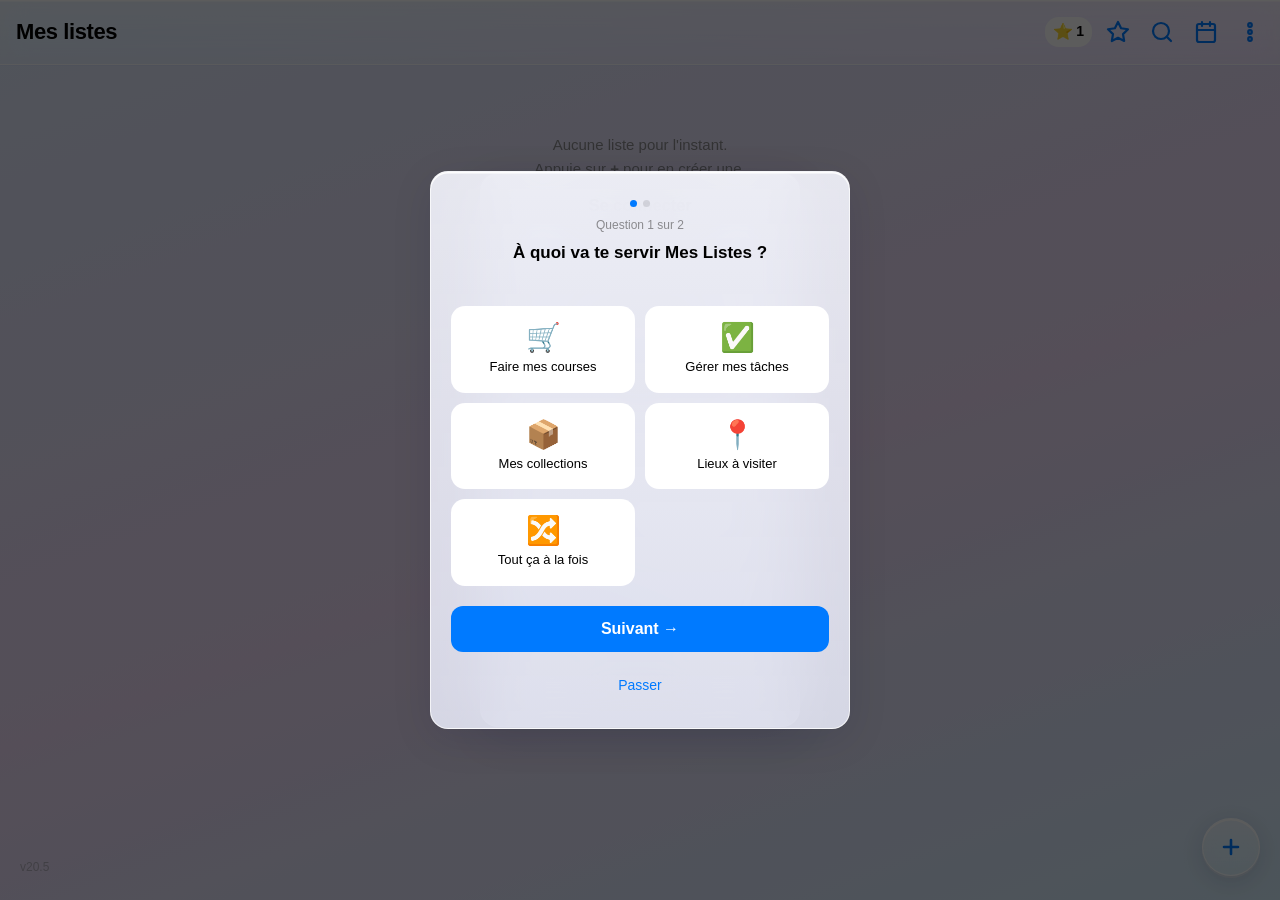
==== index.html @ d1f0ed09 "feat : quantité + unité sur les articles — saisie manuelle, IA et photo v20.6 Co-Authored-By: Claude" ====
<!DOCTYPE html>
<html lang="fr">
<head>
<meta charset="utf-8">
<meta name="viewport" content="width=device-width, initial-scale=1, maximum-scale=1, viewport-fit=cover">
<title>Mes Listes</title>

<link rel="manifest" href="manifest.json">
<meta name="theme-color" content="#f2f2f7" id="meta-theme">

<meta name="apple-mobile-web-app-capable" content="yes">
<meta name="apple-mobile-web-app-status-bar-style" content="default">
<meta name="apple-mobile-web-app-title" content="Mes Listes">
<link rel="apple-touch-icon" href="icons/icon-180.png">
<link rel="icon" href="icons/icon-192.png">

<!-- Le numéro de version dans l'adresse lie chaque page à ses propres scripts.
     Sans lui, une page fraîchement téléchargée pouvait s'exécuter avec un
     `app.js` encore en cache : les identifiants ne correspondaient plus, le
     script s'arrêtait sur la première référence introuvable, et l'app restait
     à moitié morte sans rien afficher. -->
<link rel="stylesheet" href="styles.css?v20.6">

<!-- Le thème est posé avant le premier rendu : appliqué depuis app.js, l'écran
     apparaîtrait un instant dans les mauvaises couleurs. -->
<script>
  try {
    var reglages = JSON.parse(localStorage.getItem('meslistes.v1') || '{}');
    // L'apparence est un réglage de compte. Firebase n'a pas encore répondu à
    // cet instant : on se fie à la trace laissée par la dernière session.
    var compte = !!localStorage.getItem('meslistes.compte');
    var choix = (compte && reglages.theme) || 'auto';
    if (choix === 'auto') {
      choix = matchMedia('(prefers-color-scheme: dark)').matches ? 'dark' : 'light';
    }
    document.documentElement.dataset.theme = choix;
    if (compte && reglages.accent) {
      document.documentElement.style.setProperty('--accent', reglages.accent);
    }
    document.querySelector('#meta-theme').content = choix === 'dark' ? '#000000' : '#f2f2f7';
  } catch (e) {}
</script>
</head>
<body>

<!-- ========== ÉCRAN 1 : LES LISTES ========== -->
<section id="screen-home" class="screen is-active">
  <header class="topbar">
    <h1>Mes listes</h1>
    <span class="streak-badge" id="streak-display" data-count="0">
      <span class="streak-star">⭐</span><span class="streak-count">0</span>
    </span>
    <div class="topbar-actions">
      <button class="icon-btn" id="btn-favoris" aria-label="Favoris">
        <svg viewBox="0 0 24 24"><path d="M12 2l3.09 6.26L22 9.27l-5 4.87 1.18 6.88L12 17.77l-6.18 3.25L7 14.14 2 9.27l6.91-1.01L12 2z"/></svg>
      </button>
      <button class="icon-btn" id="btn-search" aria-label="Rechercher">
        <svg viewBox="0 0 24 24"><circle cx="11" cy="11" r="8"/><path d="m21 21-4.35-4.35"/></svg>
      </button>
      <button class="icon-btn" id="btn-avenir" aria-label="À venir">
        <svg viewBox="0 0 24 24"><rect x="3" y="4" width="18" height="18" rx="2"/><path d="M16 2v4M8 2v4M3 10h18"/></svg>
      </button>
      <button class="icon-btn" id="btn-settings" aria-label="Réglages">
        <svg viewBox="0 0 24 24"><circle cx="12" cy="5" r="1.8"/><circle cx="12" cy="12" r="1.8"/><circle cx="12" cy="19" r="1.8"/></svg>
      </button>
    </div>
  </header>

  <div class="search-bar" id="search-bar" hidden>
    <svg class="search-icon" viewBox="0 0 24 24"><circle cx="11" cy="11" r="8"/><path d="m21 21-4.35-4.35"/></svg>
    <input type="search" id="search-input" placeholder="Rechercher listes et articles…" autocomplete="off" autocorrect="off">
    <button class="icon-btn" id="search-close" aria-label="Annuler">×</button>
  </div>

  <!-- Annonce non bloquante : un avis posé par un admin. L'overlay bloquant, lui,
       est en fin de page pour couvrir tout l'écran. -->
  <div class="annonce-banner" id="annonce-banner" hidden>
    <!-- Mode ticker : texte défilant de droite à gauche -->
    <div class="annonce-ticker" id="annonce-ticker" hidden>
      <span class="annonce-ticker-texte" id="annonce-ticker-texte"></span>
    </div>
    <!-- Mode carte : contenu statique avec image possible -->
    <div class="annonce-banner-corps" id="annonce-banner-corps">
      <img class="annonce-vignette" id="annonce-b-image" alt="" hidden>
      <div class="annonce-banner-texte">
        <strong id="annonce-b-titre" hidden></strong>
        <span id="annonce-b-message" hidden></span>
        <span class="annonce-signe" id="annonce-b-signe"></span>
        <span class="annonce-etat" id="annonce-b-etat"></span>
      </div>
    </div>
    <button type="button" class="link-btn" id="annonce-b-gerer" hidden>Gérer</button>
  </div>

  <div class="invite" id="sync-invite" hidden>
    <button class="notice-close" id="sync-invite-close" aria-label="Plus tard">×</button>
    <h2>Mets tes listes à l'abri</h2>
    <ul>
      <li>Les mêmes listes sur ton téléphone et ton ordinateur</li>
      <li>Rien de perdu si tu changes ou casses ton téléphone</li>
      <li>Plus de sauvegarde à penser : tout se fait tout seul</li>
      <li>Choisir le thème et la couleur de l'app</li>
    </ul>
    <p>L'app continue de marcher sans compte, et sans réseau.</p>
    <button type="button" class="modal-btn primary wide" id="sync-invite-go">Créer un compte</button>
  </div>

  <div class="notice" id="backup-notice" hidden>
    <span id="backup-notice-text"></span>
    <button class="link-btn" id="backup-notice-go">Sauvegarder</button>
    <button class="notice-close" id="backup-notice-close" aria-label="Masquer">×</button>
  </div>

  <ul class="invites" id="invites-recues"></ul>

  <main class="scroll">
    <ul id="lists" class="lists"></ul>

    <div id="empty-lists" class="empty">
      <p>
        Aucune liste pour l'instant.<br>
        Appuie sur <strong>+</strong> pour en créer une.
      </p>
      <button class="ghost-btn" id="btn-restore">Restaurer depuis Fichiers ou iCloud…</button>
    </div>

    <div class="annonce-vitrine" id="annonce-vitrine" hidden>
      <img class="annonce-vitrine-image" id="annonce-v-image" alt="" hidden>
      <p class="annonce-signe" id="annonce-v-signe"></p>
    </div>
  </main>

  <span class="version" id="app-version"></span>

  <button class="fab fab-left" id="btn-msgs" aria-label="Messages" hidden>
    <svg viewBox="0 0 24 24"><path d="M21 15a2 2 0 0 1-2 2H7l-4 4V5a2 2 0 0 1 2-2h14a2 2 0 0 1 2 2z"/></svg>
    <span class="fab-badge" id="msg-badge" hidden>0</span>
  </button>

  <button class="fab" id="btn-new-list" aria-label="Nouvelle liste">
    <svg viewBox="0 0 24 24"><path d="M12 5v14M5 12h14"/></svg>
  </button>
</section>

<!-- ========== ÉCRAN 2 : LES ARTICLES ========== -->
<section id="screen-list" class="screen">
  <header class="topbar">
    <button class="icon-btn" id="btn-back" aria-label="Retour">
      <svg viewBox="0 0 24 24"><path d="M15 5l-7 7 7 7"/></svg>
    </button>
    <h1 id="list-title">Liste</h1>
    <div id="presence-viewers" class="presence-viewers" hidden></div>
    <div class="topbar-actions">
      <button class="icon-btn" id="btn-list-menu" aria-label="Options de la liste">
        <svg viewBox="0 0 24 24"><circle cx="12" cy="5" r="1.8"/><circle cx="12" cy="12" r="1.8"/><circle cx="12" cy="19" r="1.8"/></svg>
      </button>
    </div>
  </header>

  <div class="subbar">
    <span class="subbar-left">
      <span class="list-type-label" id="list-type-label" hidden></span>
      <span id="list-progress">0 sur 0</span>
    </span>
    <span class="subbar-actions">
      <button class="link-btn" id="btn-ia">✨ Suggérer</button>
      <button class="link-btn" id="btn-localiser">🗺️ Localiser</button>
      <button class="link-btn" id="btn-ajouter-section" hidden>+ Section</button>
      <button class="link-btn" id="btn-trier-rayon">Par rayon</button>
      <button class="link-btn" id="btn-toggle-done">Masquer les cochés</button>
    </span>
  </div>

  <main class="scroll">
    <ul id="items" class="items"></ul>

    <p id="empty-items" class="empty">
      Cette liste est vide.<br>
      Ajoute un article ci-dessous, puis touche son nom pour choisir
      la quantité ou lui ajouter des variantes.
    </p>
  </main>

  <div class="liees-bar" id="liees-bar" hidden></div>

  <div class="autocomplete-list" id="autocomplete-list" hidden></div>

  <form class="composer" id="form-add-item">
    <input type="text" id="input-item" placeholder="Ajouter un article…"
           autocomplete="off" autocapitalize="sentences" enterkeyhint="done">
    <button type="submit" class="composer-btn" aria-label="Ajouter">
      <svg viewBox="0 0 24 24"><path d="M12 5v14M5 12h14"/></svg>
    </button>
  </form>
</section>

<!-- ========== ÉCRAN 3 : À VENIR ========== -->
<section id="screen-avenir" class="screen">
  <header class="topbar">
    <button class="icon-btn" id="btn-back-avenir" aria-label="Retour">
      <svg viewBox="0 0 24 24"><path d="M15 5l-7 7 7 7"/></svg>
    </button>
    <h1>À venir</h1>
  </header>
  <main class="scroll">
    <ul id="avenir-list" class="items"></ul>
    <p id="empty-avenir" class="empty" hidden>
      Aucun rappel programmé.<br>
      Ouvre un article et ajoute-lui une date.
    </p>
  </main>
</section>

<!-- ========== ÉCRAN : FAVORIS ========== -->
<section id="screen-favoris" class="screen">
  <header class="topbar">
    <button class="icon-btn" id="btn-back-favoris" aria-label="Retour">
      <svg viewBox="0 0 24 24"><path d="M15 5l-7 7 7 7"/></svg>
    </button>
    <h1>Favoris</h1>
    <div class="topbar-actions">
      <button class="icon-btn" id="btn-add-fav-item" aria-label="Ajouter un article">
        <svg viewBox="0 0 24 24"><path d="M12 5v14M5 12h14"/></svg>
      </button>
      <button class="icon-btn" id="btn-new-fav-list" aria-label="Nouvelle liste de favoris">
        <svg viewBox="0 0 24 24"><rect x="3" y="3" width="7" height="7" rx="1"/><rect x="14" y="3" width="7" height="7" rx="1"/><rect x="3" y="14" width="7" height="7" rx="1"/><path d="M17 17h4M19 15v4"/></svg>
      </button>
    </div>
  </header>
  <div class="fav-tabs">
    <button class="fav-tab is-active" id="tab-fav-items">⭐ Mes favoris</button>
    <button class="fav-tab" id="tab-fav-sugg">✨ Suggestions</button>
  </div>
  <main class="scroll">
    <div id="panel-fav-items">
      <div class="fav-sugg-header" id="fav-items-header" hidden>
        <span class="fav-sugg-intro">Mes articles et listes favoris :</span>
        <button class="link-btn fav-sugg-clear" id="btn-clear-fav">Tout retirer</button>
      </div>
      <ul id="fav-standalone" class="fav-list"></ul>
      <div id="fav-listes"></div>
      <p id="fav-empty" class="empty" hidden>Aucun favori pour l'instant.<br>Appuie sur ★ dans une liste pour en ajouter.</p>
    </div>
    <div id="panel-fav-sugg" hidden>
      <div class="fav-sugg-header" id="fav-sugg-header" hidden>
        <p class="fav-sugg-intro">Articles souvent utilisés dans tes listes :</p>
        <button class="link-btn fav-sugg-clear" id="btn-clear-sugg">Tout retirer</button>
      </div>
      <ul id="fav-sugg-list" class="fav-list"></ul>
      <p id="fav-sugg-empty" class="empty" hidden>Pas encore assez de données.<br>Utilise l'app quelques jours !</p>
    </div>
  </main>
</section>

<!-- ========== ÉCRAN 4 : MESSAGES ========== -->
<section id="screen-messages" class="screen">

  <!-- Vue 1 : liste des conversations -->
  <div class="msg-panel is-active" id="msg-list-view">
    <header class="topbar">
      <button class="icon-btn" id="btn-back-msgs" aria-label="Retour">
        <svg viewBox="0 0 24 24"><path d="M15 5l-7 7 7 7"/></svg>
      </button>
      <h1>Messages</h1>
      <div class="topbar-actions">
        <button class="icon-btn" id="btn-new-msg" aria-label="Nouvelle conversation">
          <svg viewBox="0 0 24 24"><path d="M12 5v14M5 12h14"/></svg>
        </button>
      </div>
    </header>
    <main class="scroll">
      <ul id="convs-list" class="conv-list"></ul>
      <p id="empty-msgs" class="empty" hidden>Aucune conversation.<br>Appuie sur <strong>+</strong> pour en démarrer une.</p>
    </main>
  </div>

  <!-- Vue 2 : choisir un ami -->
  <div class="msg-panel" id="msg-picker-view">
    <header class="topbar">
      <button class="icon-btn" id="btn-back-picker" aria-label="Retour">
        <svg viewBox="0 0 24 24"><path d="M15 5l-7 7 7 7"/></svg>
      </button>
      <h1>Choisir un ami</h1>
    </header>
    <main class="scroll">
      <ul id="picker-amis-list" class="conv-list"></ul>
      <p id="picker-empty" class="empty" hidden>Aucun ami. Ajoutes-en dans les paramètres.</p>
    </main>
  </div>

  <!-- Vue 3 : conversation individuelle -->
  <div class="msg-panel" id="msg-conv-view">
    <header class="topbar">
      <button class="icon-btn" id="btn-back-conv" aria-label="Retour">
        <svg viewBox="0 0 24 24"><path d="M15 5l-7 7 7 7"/></svg>
      </button>
      <div id="conv-header-avatar"></div>
      <h1 id="conv-title"></h1>
    </header>
    <main class="scroll" id="msg-bubbles-scroll">
      <ul id="msg-bubbles" class="bubbles"></ul>
      <p id="empty-bubbles" class="empty" hidden>Envoie le premier message 👋</p>
    </main>
    <form class="composer" id="form-msg">
      <input type="text" id="input-msg" placeholder="Message…"
             autocomplete="off" autocapitalize="sentences" enterkeyhint="send" maxlength="1000">
      <button type="submit" class="composer-btn" aria-label="Envoyer">
        <svg viewBox="0 0 24 24"><path d="M22 2L11 13M22 2L15 22l-4-9-9-4 20-7z"/></svg>
      </button>
    </form>
  </div>

</section>

<!-- ========== FEUILLE D'ACTIONS ========== -->
<div class="sheet-backdrop" id="sheet-backdrop" hidden>
  <div class="sheet" id="sheet" role="dialog" aria-modal="true">
    <div class="sheet-grabber"></div>
    <h2 class="sheet-title" id="sheet-title"></h2>
    <div id="sheet-body"></div>
    <button class="sheet-action sheet-cancel" id="sheet-cancel">Annuler</button>
  </div>
</div>

<!-- ========== BOÎTE DE SAISIE (nom d'une liste) ========== -->
<div class="modal-backdrop" id="modal-backdrop" hidden>
  <div class="modal" role="dialog" aria-modal="true">
    <h2 id="modal-title"></h2>
    <input type="text" id="modal-input" autocomplete="off" enterkeyhint="done">
    <div class="modal-buttons">
      <button class="modal-btn" id="modal-cancel">Annuler</button>
      <button class="modal-btn primary" id="modal-ok">OK</button>
    </div>
  </div>
</div>

<!-- ========== FICHE D'UN ARTICLE ========== -->
<div class="modal-backdrop" id="item-backdrop" hidden>
  <div class="modal modal-item" id="item-editor" role="dialog" aria-modal="true">
    <h2>Modifier l'article</h2>

    <div class="modal-scroll">
      <label class="modal-label" for="item-name">Article</label>
      <input type="text" id="item-name" autocomplete="off" enterkeyhint="done">

      <div id="item-qty-block">
        <label class="modal-label" for="item-qty">Quantité</label>
        <div class="stepper">
          <button type="button" class="step" data-step="-1" aria-label="Diminuer">−</button>
          <input type="text" id="item-qty" class="step-value" inputmode="numeric" aria-label="Quantité">
          <button type="button" class="step" data-step="1" aria-label="Augmenter">+</button>
        </div>
      </div>

      <label class="modal-label">Variantes</label>
      <ul class="variants-edit" id="item-variants"></ul>
      <button type="button" class="add-variant" id="btn-add-variant">+ Ajouter une variante</button>

      <label class="modal-label" for="item-deadline">Rappel</label>
      <input type="datetime-local" id="item-deadline">
      <button type="button" class="add-variant" id="item-deadline-clear" hidden>Supprimer le rappel</button>
    </div>

    <div class="modal-buttons">
      <button class="modal-btn" id="item-cancel">Annuler</button>
      <button class="modal-btn primary" id="item-ok">OK</button>
    </div>
  </div>
</div>

<!-- ========== COMPTE ========== -->
<div class="modal-backdrop" id="account-backdrop" hidden>
  <div class="modal modal-auth" id="account-modal" role="dialog" aria-modal="true">
    <button type="button" class="modal-x" id="account-close" aria-label="Fermer">
      <svg viewBox="0 0 24 24"><path d="M6 6l12 12M18 6L6 18"/></svg>
    </button>

    <div class="modal-scroll">
      <!-- Déconnecté -->
      <div id="account-out">
        <h2 class="auth-title" id="auth-title">Se connecter</h2>
        <p class="auth-intro" id="auth-intro">
          Tes listes te suivront sur tous tes appareils, et survivront à la perte
          de celui-ci.
        </p>

        <p class="form-msg" id="note-ios" hidden>
          Ici, le <strong>lien par e-mail</strong> ne peut pas aboutir : il
          s'ouvrira dans Safari, qui ne partage pas ses données avec l'app, et
          tu y serais connecté là-bas et pas ici. Google et le mot de passe
          fonctionnent normalement.
        </p>

        <button type="button" class="auth-provider" id="btn-google">
          <svg class="logo-g" viewBox="0 0 48 48" aria-hidden="true">
            <path fill="#4285F4" d="M45.12 24.5c0-1.56-.14-3.06-.4-4.5H24v8.51h11.84c-.51 2.75-2.06 5.08-4.39 6.64v5.52h7.11c4.16-3.83 6.56-9.47 6.56-16.17z"/>
            <path fill="#34A853" d="M24 46c5.94 0 10.92-1.97 14.56-5.33l-7.11-5.52c-1.97 1.32-4.49 2.1-7.45 2.1-5.73 0-10.58-3.87-12.31-9.07H4.34v5.7C7.96 41.07 15.4 46 24 46z"/>
            <path fill="#FBBC05" d="M11.69 28.18C11.25 26.86 11 25.45 11 24s.25-2.86.69-4.18v-5.7H4.34C2.85 17.09 2 20.45 2 24s.85 6.91 2.34 9.88l7.35-5.7z"/>
            <path fill="#EA4335" d="M24 10.75c3.23 0 6.13 1.11 8.41 3.29l6.31-6.31C34.91 4.18 29.93 2 24 2 15.4 2 7.96 6.93 4.34 14.12l7.35 5.7c1.73-5.2 6.58-9.07 12.31-9.07z"/>
          </svg>
          <span>Continuer avec Google</span>
        </button>

        <button type="button" class="auth-provider" id="btn-lien">
          <svg viewBox="0 0 24 24" aria-hidden="true"><path d="M10 13a5 5 0 007.07 0l2.83-2.83a5 5 0 00-7.07-7.07L11.5 4.5M14 11a5 5 0 00-7.07 0L4.1 13.83a5 5 0 007.07 7.07l1.33-1.33"/></svg>
          <span>M'envoyer un lien à usage unique</span>
        </button>

        <p class="sep" id="separateur-auth"><span>Ou</span></p>

        <input type="email" id="account-email" class="auth-field" placeholder="Adresse e-mail"
               autocomplete="username" inputmode="email" autocapitalize="none" enterkeyhint="next">

        <div class="auth-field-wrap">
          <input type="password" id="account-pass" class="auth-field" placeholder="Mot de passe"
                 autocomplete="current-password" enterkeyhint="done">
          <button type="button" class="auth-eye" id="btn-eye" aria-label="Afficher le mot de passe">
            <svg viewBox="0 0 24 24"><path d="M2 12s3.6-6 10-6 10 6 10 6-3.6 6-10 6-10-6-10-6z"/><circle cx="12" cy="12" r="2.6"/></svg>
          </button>
        </div>

        <button type="button" class="link-inline" id="btn-reset">Mot de passe oublié ?</button>

        <p class="auth-switch">
          <span id="switch-text">Première fois ici ?</span>
          <button type="button" class="link-inline" id="btn-switch">Inscris-toi</button>
        </p>

        <p class="form-msg" id="account-msg" hidden></p>

        <button type="button" class="auth-submit" id="btn-submit" disabled>Se connecter</button>
      </div>

      <!-- Connecté -->
      <div id="account-in" hidden>
        <div class="account-avatar-wrap">
          <div id="account-avatar"></div>
        </div>
        <h2 class="auth-title">Ton compte</h2>
        <p class="auth-intro" id="account-who"></p>
        <p class="auth-intro" id="account-marque" hidden></p>

        <p class="form-msg" id="account-msg-in" hidden></p>

        <label class="modal-label">Ton code ami</label>
        <div class="code-ami">
          <span id="account-code">…</span>
          <button type="button" class="link-btn" id="btn-copier-code">Copier</button>
        </div>
        <p class="auth-intro small">
          Donne ce code à quelqu'un pour qu'il t'ajoute à une liste, sans avoir à
          connaître ton adresse.
        </p>

        <p class="sep"><span></span></p>

        <label class="modal-label">Mes amis</label>
        <p class="auth-intro small">
          Entre le code ami de quelqu'un pour lui envoyer une demande d'amitié.
        </p>
        <div class="auth-field-wrap">
          <input type="text" id="ami-code" class="auth-field" placeholder="1234-5678"
                 inputmode="numeric" autocomplete="off" enterkeyhint="done">
        </div>
        <button type="button" class="auth-submit" id="btn-ajouter-ami">Envoyer une demande</button>

        <div id="bloc-demandes-recues" hidden>
          <p class="sep"><span></span></p>
          <label class="modal-label">Demandes reçues</label>
          <ul class="people" id="demandes-recues-list"></ul>
        </div>

        <div id="bloc-demandes-envoyees" hidden>
          <p class="sep"><span></span></p>
          <label class="modal-label">En attente de réponse</label>
          <ul class="people" id="demandes-envoyees-list"></ul>
        </div>

        <ul class="people" id="amis-list"></ul>

        <p class="sep"><span></span></p>

        <label class="modal-label" for="account-pseudo">Ton pseudo</label>
        <div class="auth-field-wrap">
          <input type="text" id="account-pseudo" class="auth-field"
                 placeholder="Comment les autres te voient" autocomplete="nickname"
                 maxlength="24" enterkeyhint="done">
        </div>
        <button type="button" class="auth-submit" id="btn-pseudo">Enregistrer le pseudo</button>
        <p class="auth-intro small">
          Il remplace ton adresse sur les listes partagées, à côté de ce que tu
          as coché. Vide, c'est le début de ton adresse qui s'affiche.
        </p>

        <p class="sep"><span></span></p>

        <label class="modal-label" for="account-newpass">Définir un mot de passe</label>
        <div class="auth-field-wrap">
          <input type="password" id="account-newpass" class="auth-field"
                 placeholder="Six caractères minimum" autocomplete="new-password" enterkeyhint="done">
        </div>
        <button type="button" class="auth-submit" id="btn-setpass">Enregistrer</button>

        <p class="sep"><span></span></p>

        <button type="button" class="auth-provider" id="btn-signout">Se déconnecter</button>
        <p class="auth-intro small">
          Se déconnecter laisse les listes sur cet appareil ; elles restent
          aussi dans ton compte.
        </p>
      </div>
    </div>
  </div>
</div>

<!-- ========== PARTAGE D'UNE LISTE ========== -->
<div class="modal-backdrop" id="share-backdrop" hidden>
  <div class="modal modal-item" id="share-modal" role="dialog" aria-modal="true">
    <h2 id="share-title">Partager la liste</h2>

    <div class="modal-scroll">
      <label class="modal-label" for="share-code">Inviter par code ami</label>
      <input type="text" id="share-code" autocomplete="off" inputmode="numeric"
             placeholder="1234-5678" enterkeyhint="done">
      <button type="button" class="modal-btn primary wide" id="share-invite-code">Inviter par code</button>

      <p class="sep"><span>ou</span></p>

      <label class="modal-label" for="share-email">Inviter par adresse e-mail</label>
      <input type="email" id="share-email" autocomplete="off" inputmode="email"
             autocapitalize="none" placeholder="adresse@exemple.fr" enterkeyhint="done">
      <button type="button" class="modal-btn primary wide" id="share-invite">Inviter par e-mail</button>

      <p class="sheet-note left">
        La personne reçoit une invitation qu'elle accepte ou refuse. Rien n'est
        envoyé par courriel : l'invitation l'attend à sa prochaine ouverture.
      </p>

      <p class="form-msg" id="share-msg" hidden></p>

      <label class="modal-label">Sur cette liste</label>
      <ul class="people" id="share-people"></ul>
    </div>

    <div class="modal-buttons">
      <button class="modal-btn" id="share-close">Fermer</button>
    </div>
  </div>
</div>

<!-- ========== NOUVEAUTÉS ========== -->
<div class="modal-backdrop" id="news-backdrop" hidden>
  <div class="modal modal-item" id="news-modal" role="dialog" aria-modal="true">
    <h2 id="news-title">Nouveautés</h2>
    <div class="modal-scroll" id="news-body"></div>
    <div class="modal-buttons">
      <button class="modal-btn primary" id="news-close">J'ai compris</button>
    </div>
  </div>
</div>

<!-- ========== ADMINISTRATION (admins seulement) ========== -->
<div class="modal-backdrop" id="admin-backdrop" hidden>
  <div class="modal modal-item" role="dialog" aria-modal="true">
    <h2>Administration</h2>

    <div class="modal-scroll">
      <h3 class="admin-section">Annonces</h3>
      <div id="annonces-liste" class="annonces-liste"></div>
      <button type="button" class="modal-btn" id="annonce-nouvelle">+ Nouvelle annonce</button>

      <div id="annonce-form" hidden>
        <h4 class="admin-section" id="annonce-form-titre" style="margin-top:16px">Nouvelle annonce</h4>
        <label class="admin-check">
          <input type="checkbox" id="annonce-actif"> Afficher l'annonce
        </label>

        <label class="modal-label" for="annonce-mode">Mode d'affichage</label>
        <select id="annonce-mode" class="admin-select">
          <option value="bandeau">Bandeau coulissant (texte seul)</option>
          <option value="carte" selected>Carte complète (texte + image)</option>
          <option value="vitrine">Vitrine sous les listes (image seule)</option>
        </select>
        <label class="admin-check">
          <input type="checkbox" id="annonce-bloquant"> Bloquer l'app (met en pause)
        </label>
        <p class="sheet-note left" id="annonce-mode-note"></p>

        <label class="modal-label" for="annonce-titre">Titre</label>
        <input type="text" id="annonce-titre" maxlength="120" placeholder="Titre du message">

        <label class="modal-label" for="annonce-message">Message</label>
        <textarea id="annonce-message" class="admin-textarea" maxlength="2000" rows="4"
                  placeholder="Ton message aux utilisateurs"></textarea>

        <label class="modal-label">Image (facultative)</label>
        <div class="admin-image">
          <img id="annonce-apercu" class="annonce-apercu" alt="" hidden>
          <div class="admin-image-actions">
            <label class="link-btn" for="annonce-fichier">Choisir une image</label>
            <input type="file" id="annonce-fichier" accept="image/*" hidden>
            <button type="button" class="link-btn" id="annonce-image-retirer" hidden>Retirer</button>
          </div>
        </div>

        <div class="admin-boutons">
          <button type="button" class="modal-btn primary" id="annonce-enregistrer">Enregistrer</button>
          <button type="button" class="modal-btn" id="annonce-form-annuler">Annuler</button>
        </div>
        <p class="form-msg" id="annonce-msg" hidden></p>
      </div>

      <p class="sep"><span></span></p>

      <h3 class="admin-section">Réserver un pseudo</h3>
      <label class="modal-label" for="admin-pseudo">Pseudo à réserver</label>
      <input type="text" id="admin-pseudo" maxlength="60" autocomplete="off" placeholder="Le pseudo unique">

      <label class="modal-label" for="admin-cible">Pour le compte (code ami ou UID)</label>
      <input type="text" id="admin-cible" autocomplete="off" placeholder="1234-5678 ou UID Firebase">

      <div class="admin-boutons">
        <button type="button" class="modal-btn primary" id="admin-reserver">Réserver</button>
        <button type="button" class="modal-btn" id="admin-liberer">Libérer</button>
      </div>
      <p class="sheet-note left">
        « Réserver » attribue le pseudo au compte visé : lui seul pourra le porter.
        « Libérer » le rend de nouveau disponible pour tous (le champ compte est
        alors inutile).
      </p>
      <p class="form-msg" id="admin-pseudo-msg" hidden></p>

      <p class="sep"><span></span></p>

      <h3 class="admin-section">Notification push</h3>
      <p class="sheet-note left">Envoyée à tous les appareils enregistrés.</p>
      <label class="modal-label" for="notif-titre">Titre</label>
      <input type="text" id="notif-titre" maxlength="100" placeholder="Ex : Nouvelle fonctionnalité 🎉">
      <label class="modal-label" for="notif-corps">Message</label>
      <textarea id="notif-corps" class="admin-textarea" maxlength="300" rows="3"
                placeholder="Le texte de la notification"></textarea>
      <div class="admin-boutons">
        <button type="button" class="modal-btn primary" id="notif-envoyer">Envoyer à tous</button>
      </div>
      <p class="form-msg" id="notif-msg" hidden></p>

      <p class="sep"><span></span></p>

      <h3 class="admin-section">Boîte de retours</h3>
      <p class="sheet-note left">Commentaires et bugs envoyés par les utilisateurs. Pas de notification push.</p>
      <div id="admin-retours-liste" class="admin-retours-liste">
        <p class="empty">Aucun retour reçu.</p>
      </div>

      <p class="sep"><span></span></p>

      <h3 class="admin-section">Analytics</h3>
      <p class="sheet-note left">Visites des utilisateurs connectés · données des 365 derniers jours.</p>
      <div id="analytics-section"></div>
      <div class="admin-boutons">
        <button type="button" class="modal-btn" id="analytics-charger">Charger les stats</button>
      </div>
    </div>

    <div class="modal-buttons">
      <button class="modal-btn" id="admin-close">Fermer</button>
    </div>
  </div>
</div>

<!-- ========== MES RETOURS (réponses admin) ========== -->
<div class="modal-backdrop" id="mes-retours-backdrop" hidden>
  <div class="modal modal-item" id="mes-retours-modal" role="dialog" aria-modal="true">
    <button type="button" class="modal-x" id="mes-retours-close" aria-label="Fermer">
      <svg viewBox="0 0 24 24"><path d="M6 6l12 12M18 6L6 18"/></svg>
    </button>
    <h2>Mes retours</h2>
    <div class="modal-scroll" id="mes-retours-liste">
      <p class="empty">Aucun retour envoyé.</p>
    </div>
    <div class="modal-buttons">
      <button class="modal-btn" id="mes-retours-fermer">Fermer</button>
    </div>
  </div>
</div>

<!-- ========== FEEDBACK (commentaire / bug) ========== -->
<div class="modal-backdrop" id="feedback-backdrop" hidden>
  <div class="modal modal-item" id="feedback-modal" role="dialog" aria-modal="true">
    <button type="button" class="modal-x" id="feedback-close" aria-label="Fermer">
      <svg viewBox="0 0 24 24"><path d="M6 6l12 12M18 6L6 18"/></svg>
    </button>
    <h2>Nous écrire</h2>
    <div class="modal-scroll">
      <label class="modal-label">Type</label>
      <div class="feedback-types">
        <button type="button" class="feedback-type-btn is-active" data-type="commentaire">
          💬 Commentaire
        </button>
        <button type="button" class="feedback-type-btn" data-type="bug">
          🐛 Signaler un bug
        </button>
      </div>

      <label class="modal-label" for="feedback-message">Ton message</label>
      <textarea id="feedback-message" class="admin-textarea" maxlength="2000" rows="5"
                placeholder="Décris ce que tu penses ou ce qui ne va pas…"></textarea>
      <p class="sheet-note left feedback-chars"><span id="feedback-chars-count">0</span>/2000</p>

      <label class="admin-check feedback-anon-label">
        <input type="checkbox" id="feedback-anon">
        Envoyer de manière anonyme
      </label>
      <p class="sheet-note left">
        Anonyme : ton nom et ton adresse n'apparaissent pas. On ne pourra pas te répondre.
      </p>

      <p class="form-msg" id="feedback-msg" hidden></p>
    </div>
    <div class="modal-buttons">
      <button class="modal-btn" id="feedback-cancel">Annuler</button>
      <button class="modal-btn primary" id="feedback-send">Envoyer</button>
    </div>
  </div>
</div>

<!-- ========== ONBOARDING ========== -->
<div class="modal-backdrop" id="onboarding-backdrop" hidden>
  <div class="modal modal-onboarding" role="dialog" aria-modal="true">
    <div id="onboarding-content"></div>
  </div>
</div>

<!-- ========== ANNONCE BLOQUANTE (pause) ========== -->
<div class="annonce-overlay" id="annonce-overlay" hidden>
  <div class="annonce-carte">
    <h2 id="annonce-o-titre" hidden></h2>
    <img class="annonce-image" id="annonce-o-image" alt="" hidden>
    <p id="annonce-o-message" hidden></p>
    <p class="annonce-signe" id="annonce-o-signe"></p>
  </div>
</div>

<!-- ========== NOTIFICATION ========== -->
<div class="toast" id="toast" hidden>
  <span id="toast-text"></span>
  <button id="toast-undo">Annuler</button>
</div>

<!-- ========== CONSTRUCTEUR D'AVATAR ========== -->
<div class="modal-backdrop" id="avatar-modal-backdrop" hidden>
  <div class="modal modal-item" id="avatar-modal" role="dialog" aria-modal="true">
    <button type="button" class="modal-x" id="avatar-builder-close" aria-label="Fermer">
      <svg viewBox="0 0 24 24"><path d="M6 6l12 12M18 6L6 18"/></svg>
    </button>
    <h2>Mon avatar</h2>
    <div class="modal-scroll">
      <div class="avatar-preview-zone">
        <div id="avatar-builder-preview"></div>
        <div class="avatar-preview-btns">
          <button type="button" class="link-btn" id="avatar-photo-btn">📷 Photo de profil</button>
          <input type="file" id="avatar-photo-input" accept="image/*" hidden>
          <button type="button" class="link-btn" id="avatar-genere-btn" hidden>🎨 Utiliser un avatar</button>
        </div>
      </div>

      <label class="modal-label">Couleur de fond</label>
      <div class="picker-row" id="picker-fond"></div>

      <label class="modal-label">Teinte de peau</label>
      <div class="picker-row" id="picker-peau"></div>

      <label class="modal-label">Coiffure</label>
      <div class="picker-row" id="picker-cheveux"></div>

      <label class="modal-label">Couleur des cheveux</label>
      <div class="picker-row" id="picker-chcoul"></div>

      <label class="modal-label">Yeux</label>
      <div class="picker-row" id="picker-yeux"></div>

      <label class="modal-label">Bouche</label>
      <div class="picker-row" id="picker-bouche"></div>

      <label class="modal-label">Accessoire</label>
      <div class="picker-row" id="picker-access"></div>
    </div>
    <div class="modal-buttons">
      <button class="modal-btn" id="avatar-cancel-btn">Annuler</button>
      <button class="modal-btn primary" id="avatar-save-btn">Enregistrer</button>
    </div>
  </div>
</div>

<!-- `sync.js` avant `app.js` : ce dernier lui accroche ses fonctions
     d'affichage dès son évaluation. -->
<script src="produits.js?v20.6"></script>
<script src="firebase-config.js?v17.9"></script>
<script src="sync.js?v20.6"></script>
<script src="app.js?v20.6"></script>
</body>
</html>
---- styles.css ----
/* ===== Thème ===== */
:root {
  --bg:        #f2f2f7;
  --surface:   #ffffff;
  --surface-2: #e9e9ee;
  --text:      #000000;
  --text-dim:  #8a8a8e;
  --separator: rgba(60,60,67,.14);
  --accent:    #007aff;
  --danger:    #ff3b30;
  --bar:       rgba(242,242,247,.82);
  --shadow:    0 1px 3px rgba(0,0,0,.08);
  --ticker-h:  30px;
}

/* Le mode est décidé en JavaScript — `auto` suit le réglage du téléphone, sinon
   c'est le choix de l'utilisateur — et posé en `data-theme` sur <html>. La feuille
   n'a donc qu'un seul jeu de couleurs sombres à décrire. */
:root[data-theme="dark"] {
  --bg:        #000000;
  --surface:   #1c1c1e;
  --surface-2: #2c2c2e;
  --text:      #ffffff;
  --text-dim:  #98989f;
  --separator: rgba(84,84,88,.5);
  --accent:    #0a84ff;
  --danger:    #ff453a;
  --bar:       rgba(28,28,30,.82);
  --shadow:    none;
}

* { box-sizing: border-box; -webkit-tap-highlight-color: transparent; }

/* L'attribut `hidden` doit toujours l'emporter : les règles de classe ci-dessous
   utilisent `display: flex`, qui écraserait sinon le `display: none` du navigateur. */
[hidden] { display: none !important; }

html, body {
  margin: 0;
  height: 100%;
  overflow: hidden;
  overscroll-behavior: none;
}

body {
  background: var(--bg);
  color: var(--text);
  font: 17px/1.4 -apple-system, BlinkMacSystemFont, "Segoe UI", Roboto, sans-serif;
  -webkit-font-smoothing: antialiased;
}

button, input { font: inherit; color: inherit; }
svg { width: 24px; height: 24px; fill: none; stroke: currentColor; stroke-width: 2.2; stroke-linecap: round; stroke-linejoin: round; }

/* ===== Écrans ===== */
.screen {
  position: fixed;
  inset: 0;
  display: none;
  flex-direction: column;
  background: var(--bg);
}
.screen.is-active { display: flex; }

.scroll {
  flex: 1;
  overflow-y: auto;
  -webkit-overflow-scrolling: touch;
  padding: 8px 0 120px;
}

/* ===== Barre du haut ===== */
.topbar {
  display: flex;
  align-items: center;
  gap: 4px;
  padding: 10px 8px;
  padding-top: calc(10px + env(safe-area-inset-top));
  background: var(--bar);
  backdrop-filter: saturate(180%) blur(20px);
  -webkit-backdrop-filter: saturate(180%) blur(20px);
  border-bottom: 1px solid var(--separator);
}
.topbar h1 {
  flex: 1;
  margin: 0;
  font-size: 22px;
  font-weight: 700;
  letter-spacing: -.4px;
  white-space: nowrap;
  overflow: hidden;
  text-overflow: ellipsis;
  padding-left: 8px;
}
#screen-list .topbar h1 { padding-left: 0; font-size: 19px; }
.topbar-actions { display: flex; }

.icon-btn {
  display: grid;
  place-items: center;
  width: 44px; height: 44px;
  background: none; border: 0;
  color: var(--accent);
  border-radius: 12px;
  cursor: pointer;
}
.icon-btn:active { background: var(--surface-2); }

/* ===== Sous-barre ===== */
.subbar {
  display: flex;
  align-items: center;
  justify-content: space-between;
  padding: 8px 20px;
  font-size: 14px;
  color: var(--text-dim);
}
.link-btn {
  background: none; border: 0; padding: 4px;
  color: var(--accent); font-size: 14px; cursor: pointer;
}

/* ===== Cartes (listes & articles) ===== */
.lists, .items { list-style: none; margin: 0; padding: 0 16px; }

.row {
  display: flex;
  align-items: center;
  gap: 12px;
  background: var(--surface);
  border-radius: 14px;
  margin-bottom: 8px;
  box-shadow: var(--shadow);
  overflow: hidden;
  touch-action: pan-y;
}
.row.dragging {
  opacity: .95;
  transform: scale(1.02);
  box-shadow: 0 8px 24px rgba(0,0,0,.25);
  position: relative;
  z-index: 10;
}

.color-bar { width: 6px; align-self: stretch; flex: none; }

.row-main {
  flex: 1;
  display: flex;
  align-items: center;
  gap: 12px;
  min-width: 0;
  padding: 14px 0 14px 10px;
  background: none; border: 0;
  text-align: left;
  cursor: pointer;
}

.row-text { min-width: 0; flex: 1; }
.row-title {
  display: block;
  font-size: 17px;
  white-space: nowrap;
  overflow: hidden;
  text-overflow: ellipsis;
}
.row-sub { display: block; font-size: 13px; color: var(--text-dim); margin-top: 2px; }

.chevron { color: var(--text-dim); flex: none; }
.chevron svg { width: 18px; stroke-width: 2.6; }

.handle {
  display: grid; place-items: center;
  width: 44px; align-self: stretch;
  flex: none;
  color: var(--text-dim);
  cursor: grab;
  touch-action: none;
}
.handle svg { width: 20px; }

.row-btn {
  display: grid; place-items: center;
  width: 44px; align-self: stretch;
  flex: none;
  background: none; border: 0;
  color: var(--text-dim);
  cursor: pointer;
}
.row-btn.danger { color: var(--danger); }
.row-btn:active { background: var(--surface-2); }

/* ===== Cases à cocher ===== */
.check {
  width: 26px; height: 26px;
  flex: none;
  border: 2px solid var(--text-dim);
  border-radius: 50%;
  background: none;
  display: grid; place-items: center;
  cursor: pointer;
  padding: 0;
  transition: background .15s, border-color .15s;
}
.check svg { width: 16px; stroke-width: 3; opacity: 0; color: #fff; }
.item.done .check { border-color: transparent; }
.item.done .check svg { opacity: 1; }
.item.done .row-title { color: var(--text-dim); text-decoration: line-through; }
.item.done .row-sub { text-decoration: line-through; }

/* Zone tactile généreuse autour du cercle : cocher reste un geste facile
   même si le reste de la ligne sert désormais à ouvrir la fiche. */
.check-hit {
  display: grid; place-items: center;
  width: 48px; align-self: stretch; flex: none;
  padding: 0;
  background: none; border: 0;
  cursor: pointer;
}
.check-hit:active { background: var(--surface-2); }

.item .row-main { padding-left: 0; }

/* Un nom d'article peut être long : mieux vaut le laisser passer à la ligne
   que le tronquer — sur 375 px la zone de texte est étroite. */
.item .row-title,
.item .row-sub {
  white-space: normal;
  overflow-wrap: anywhere;
}
.item .handle { width: 38px; }
.item .row-btn { width: 40px; }

/* ===== Quantités et variantes ===== */

/* Un article empile sa ligne principale et, s'il en a, ses variantes. */
.item { flex-direction: column; align-items: stretch; gap: 0; }
.item-head { display: flex; align-items: center; gap: 12px; }

.qty {
  flex: none;
  padding: 3px 8px;
  border-radius: 9px;
  background: var(--surface-2);
  color: var(--text-dim);
  font-size: 13px;
  font-weight: 600;
  font-variant-numeric: tabular-nums;
}
.item.done .qty { opacity: .5; }

/* Qui a coché, sur une liste à plusieurs. */
.par-qui {
  display: none;
  flex: none;
  max-width: 96px;
  padding: 2px 8px;
  border-radius: 8px;
  background: var(--accent);
  color: #fff;
  font-size: 11px;
  white-space: nowrap;
  overflow: hidden;
  text-overflow: ellipsis;
  opacity: .85;
}

.variants { list-style: none; margin: 0; padding: 0 14px 10px 4px; }
.variant { display: flex; align-items: center; gap: 6px; }

.variant-hit {
  display: grid; place-items: center;
  width: 44px; height: 32px;
  flex: none;
  padding: 0;
  background: none; border: 0;
  cursor: pointer;
}
.check-sm { width: 19px; height: 19px; }
.check-sm svg { width: 12px; }

.variant-name {
  flex: 1;
  min-width: 0;
  font-size: 14px;
  color: var(--text-dim);
  overflow-wrap: anywhere;
}
.variant.done .variant-name { text-decoration: line-through; }
.variant.done .qty { opacity: .5; }
.variant.done .check-sm { border-color: transparent; }
.variant.done .check-sm svg { opacity: 1; }

/* ===== Vide ===== */
.empty {
  display: none;
  text-align: center;
  color: var(--text-dim);
  font-size: 15px;
  padding: 60px 40px;
  line-height: 1.6;
}
.empty.is-visible { display: block; }
.empty p { margin: 0; }

.ghost-btn {
  margin-top: 20px;
  padding: 11px 18px;
  background: none;
  border: 1.5px solid var(--separator);
  border-radius: 12px;
  color: var(--accent);
  font-size: 15px;
  cursor: pointer;
}
.ghost-btn:active { background: var(--surface-2); }

/* ===== Invitation à créer un compte ===== */
.invite {
  position: relative;
  margin: 10px 16px 0;
  padding: 16px 18px 14px;
  background: var(--surface);
  border: 1px solid var(--separator);
  border-radius: 14px;
  box-shadow: var(--shadow);
}
.invite h2 {
  margin: 0 0 10px;
  padding-right: 28px;
  font-size: 16px;
}
.invite ul {
  margin: 0 0 12px;
  padding-left: 20px;
  font-size: 14px;
  line-height: 1.55;
  color: var(--text-dim);
}
.invite li { margin-bottom: 3px; }
.invite li::marker { color: var(--accent); }
.invite p {
  margin: 0 0 14px;
  font-size: 13px;
  color: var(--text-dim);
}
.invite .notice-close { position: absolute; top: 8px; right: 8px; }

/* ===== Rappel de sauvegarde ===== */
.notice {
  display: flex;
  align-items: center;
  gap: 8px;
  margin: 10px 16px 0;
  padding: 10px 8px 10px 14px;
  background: var(--surface);
  border: 1px solid var(--separator);
  border-radius: 12px;
  font-size: 13px;
  color: var(--text-dim);
  box-shadow: var(--shadow);
}
.notice span { flex: 1; min-width: 0; }
.notice-close {
  width: 30px; height: 30px;
  flex: none;
  padding: 0;
  background: none; border: 0;
  color: var(--text-dim);
  font-size: 20px; line-height: 1;
  cursor: pointer;
}

.sheet-note {
  margin: -2px 4px 14px;
  font-size: 13px;
  color: var(--text-dim);
  text-align: center;
}
.sheet-note.left { text-align: left; line-height: 1.5; }

/* ===== Compte ===== */
.wide { display: block; width: 100%; }
.ghost-btn.wide, .modal-btn.wide { margin-bottom: 10px; }
.link-btn.wide { padding: 8px; margin-bottom: 2px; }

/* Séparateur « ou » : un trait de chaque côté du mot. */
.sep {
  display: flex;
  align-items: center;
  gap: 10px;
  margin: 14px 2px;
  font-size: 13px;
  color: var(--text-dim);
}
.sep::before, .sep::after {
  content: "";
  flex: 1;
  height: 1px;
  background: var(--separator);
}

.form-msg {
  margin: 12px 2px 0;
  padding: 10px 12px;
  background: var(--surface-2);
  border-radius: 10px;
  font-size: 13px;
  line-height: 1.45;
  color: var(--text-dim);
}
.form-msg.erreur { color: var(--danger); }

/* ===== Connexion et inscription ===== */
.modal-auth {
  position: relative;
  max-width: 400px;
  padding: 22px 24px 24px;
}
/* Le formulaire est plus haut que les autres fenêtres, et son bouton principal
   est tout en bas : lui laisser la place évite d'avoir à faire défiler pour
   atteindre l'action même qu'on est venu faire. */
.modal-auth .modal-scroll { max-height: min(78vh, 640px); }
.modal-x {
  position: absolute;
  top: 12px; right: 12px;
  width: 34px; height: 34px;
  display: grid; place-items: center;
  padding: 0;
  background: var(--surface-2);
  border: 0; border-radius: 50%;
  color: var(--text-dim);
  cursor: pointer;
}
.modal-x svg { width: 18px; stroke-width: 2.4; }
.modal-x:active { opacity: .6; }

.auth-title {
  margin: 6px 0 8px;
  font-size: 22px;
  font-weight: 700;
  letter-spacing: -.3px;
  text-align: center;
}
.auth-intro {
  margin: 0 0 18px;
  font-size: 13px;
  line-height: 1.5;
  color: var(--text-dim);
  text-align: center;
}
.auth-intro.small { margin: 10px 0 0; font-size: 12px; text-align: left; }

/* Boutons de fournisseur : pastilles à bord fin, icône calée à gauche et
   libellé centré — l'icône ne doit pas décaler le texte. */
.auth-provider {
  position: relative;
  display: flex;
  align-items: center;
  justify-content: center;
  width: 100%;
  padding: 13px 44px;
  margin-bottom: 10px;
  background: none;
  border: 1px solid var(--separator);
  border-radius: 999px;
  font-size: 15px;
  cursor: pointer;
}
.auth-provider:active { background: var(--surface-2); }
.auth-provider svg {
  position: absolute;
  left: 16px;
  width: 20px; height: 20px;
}
.logo-g { stroke: none; }

.auth-field {
  width: 100%;
  padding: 15px 16px;
  margin-bottom: 12px;
  background: var(--surface-2);
  border: 1px solid transparent;
  border-radius: 12px;
  font-size: 16px;   /* évite le zoom auto sur iOS */
  outline: none;
}
.auth-field::placeholder { color: var(--text-dim); }
.auth-field:focus { border-color: var(--accent); }

.auth-field-wrap { position: relative; }
.auth-field-wrap .auth-field { padding-right: 48px; }
.auth-eye {
  position: absolute;
  top: 50%; right: 6px;
  transform: translateY(-50%);
  margin-top: -6px;
  width: 38px; height: 38px;
  display: grid; place-items: center;
  padding: 0;
  background: none; border: 0;
  color: var(--text-dim);
  cursor: pointer;
}
.auth-eye svg { width: 20px; }
.auth-eye.actif { color: var(--accent); }

.link-inline {
  padding: 0;
  background: none; border: 0;
  color: var(--accent);
  font-size: 13px;
  cursor: pointer;
}
.auth-switch { margin: 12px 0 0; font-size: 13px; color: var(--text-dim); }

.auth-submit {
  width: 100%;
  padding: 15px;
  margin-top: 18px;
  background: var(--accent);
  color: #fff;
  border: 0; border-radius: 999px;
  font-size: 16px; font-weight: 600;
  cursor: pointer;
}
.auth-submit:active { opacity: .85; }
/* Grisé tant que les champs ne permettent pas d'agir : le bouton dit d'avance
   ce qu'il ferait, plutôt que d'échouer une fois pressé. */
.auth-submit:disabled {
  background: var(--surface-2);
  color: var(--text-dim);
  cursor: default;
}

/* ===== Nouveautés ===== */
.news-version { margin-bottom: 20px; }
.news-version:last-child { margin-bottom: 0; }
.news-version h3 {
  margin: 0 0 8px;
  font-size: 15px;
  font-weight: 700;
}
.news-version ul {
  margin: 0;
  padding-left: 20px;
  font-size: 14px;
  line-height: 1.55;
  color: var(--text-dim);
}
.news-version li { margin-bottom: 4px; }
.news-version li::marker { color: var(--accent); }

/* ===== Invitations reçues (écran d'accueil) ===== */
.invites { list-style: none; margin: 0; padding: 0 16px; }
.invite-recue {
  display: flex;
  flex-wrap: wrap;
  align-items: center;
  gap: 8px 12px;
  margin-top: 10px;
  padding: 12px 14px;
  background: var(--surface);
  border: 1px solid var(--separator);
  border-left: 4px solid var(--accent);
  border-radius: 12px;
  box-shadow: var(--shadow);
  font-size: 14px;
}
.invite-texte { flex: 1; min-width: 140px; }
.invite-actions { display: flex; align-items: center; gap: 10px; flex: none; }
.invite-actions .modal-btn { padding: 8px 16px; }

/* ===== Code ami ===== */
.code-ami {
  display: flex;
  align-items: center;
  justify-content: space-between;
  gap: 12px;
  padding: 12px 14px;
  margin-bottom: 6px;
  background: var(--surface-2);
  border-radius: 12px;
  font-size: 20px;
  font-weight: 700;
  letter-spacing: 2px;
  font-variant-numeric: tabular-nums;
}
.code-ami .link-btn { font-size: 14px; font-weight: 400; letter-spacing: normal; flex: none; }

/* ===== Partage : personnes sur une liste ===== */
.people { list-style: none; margin: 0; padding: 0; }
.person {
  display: flex;
  align-items: center;
  gap: 8px;
  padding: 10px 12px;
  margin-bottom: 6px;
  background: var(--surface-2);
  border-radius: 10px;
  font-size: 14px;
}
.person-name { flex: 1; min-width: 0; overflow-wrap: anywhere; }
.person .link-btn { flex: none; padding: 2px 4px; font-size: 13px; }
.person .link-btn.danger { color: var(--danger); }

.tag {
  flex: none;
  padding: 2px 8px;
  border-radius: 8px;
  background: var(--bg);
  color: var(--text-dim);
  font-size: 11px;
  text-transform: uppercase;
  letter-spacing: .3px;
}

/* ===== Numéro de version ===== */
.version {
  position: absolute;
  left: 20px;
  bottom: calc(24px + env(safe-area-inset-bottom));
  font-size: 12px;
  color: var(--text-dim);
  opacity: .55;
  font-variant-numeric: tabular-nums;
  pointer-events: none;
}
.version.alerte { color: var(--danger); opacity: 1; }

/* ===== Bouton flottant ===== */
.fab {
  position: absolute;
  right: 20px;
  bottom: calc(24px + env(safe-area-inset-bottom));
  width: 58px; height: 58px;
  border: 0; border-radius: 50%;
  background: var(--accent);
  color: #fff;
  display: grid; place-items: center;
  box-shadow: 0 6px 20px rgba(0,0,0,.28);
  cursor: pointer;
}
.fab:active { transform: scale(.94); }
.fab svg { width: 28px; stroke-width: 2.6; }

/* ===== Champ d'ajout ===== */
.composer {
  display: flex;
  gap: 10px;
  padding: 10px 16px;
  padding-bottom: calc(10px + env(safe-area-inset-bottom));
  background: var(--bar);
  backdrop-filter: saturate(180%) blur(20px);
  -webkit-backdrop-filter: saturate(180%) blur(20px);
  border-top: 1px solid var(--separator);
}
.composer input {
  flex: 1;
  min-width: 0;
  padding: 12px 16px;
  font-size: 16px; /* évite le zoom auto sur iOS */
  background: var(--surface);
  border: 1px solid var(--separator);
  border-radius: 22px;
  outline: none;
}
.composer input:focus { border-color: var(--accent); }
.composer-btn {
  width: 46px; height: 46px;
  flex: none;
  border: 0; border-radius: 50%;
  background: var(--accent);
  color: #fff;
  display: grid; place-items: center;
  cursor: pointer;
}
.composer-btn:active { transform: scale(.94); }

/* ===== Feuille d'actions ===== */
.sheet-backdrop, .modal-backdrop {
  position: fixed; inset: 0;
  background: rgba(0,0,0,.4);
  z-index: 100;
  display: flex;
}
.sheet-backdrop { align-items: flex-end; }
.modal-backdrop { align-items: center; justify-content: center; padding: 24px; }

.sheet {
  width: 100%;
  background: var(--surface);
  border-radius: 20px 20px 0 0;
  padding: 8px 12px calc(12px + env(safe-area-inset-bottom));
  max-height: 85vh;
  overflow-y: auto;
  animation: slideUp .25s cubic-bezier(.2,.8,.3,1);
}
@keyframes slideUp { from { transform: translateY(100%); } }

.sheet-grabber {
  width: 38px; height: 5px;
  background: var(--separator);
  border-radius: 3px;
  margin: 6px auto 12px;
}
.sheet-title {
  margin: 0 0 12px;
  font-size: 14px;
  font-weight: 600;
  color: var(--text-dim);
  text-align: center;
}

.sheet-action {
  display: flex;
  align-items: center;
  gap: 14px;
  width: 100%;
  padding: 15px 16px;
  margin-bottom: 6px;
  background: var(--surface-2);
  border: 0; border-radius: 14px;
  font-size: 17px;
  text-align: left;
  cursor: pointer;
}
.sheet-action:active { opacity: .6; }
.sheet-action.danger { color: var(--danger); }
.sheet-cancel { justify-content: center; font-weight: 600; color: var(--accent); margin-top: 6px; }

/* ===== Choix du thème ===== */
.seg {
  display: flex;
  gap: 4px;
  padding: 4px;
  margin-bottom: 16px;
  background: var(--surface-2);
  border-radius: 12px;
}
.seg-btn {
  flex: 1;
  padding: 10px 6px;
  background: none;
  border: 0; border-radius: 9px;
  font-size: 15px;
  cursor: pointer;
}
.seg-btn[aria-checked="true"] {
  background: var(--surface);
  font-weight: 600;
  color: var(--accent);
  box-shadow: 0 1px 3px rgba(0,0,0,.12);
}

/* ===== Palette de couleurs ===== */
.swatches {
  display: grid;
  grid-template-columns: repeat(5, 1fr);
  gap: 12px;
  padding: 6px 6px 16px;
}
.swatch {
  aspect-ratio: 1;
  border-radius: 50%;
  border: 3px solid transparent;
  cursor: pointer;
  position: relative;
  padding: 0;
}
.swatch::after {
  content: "";
  position: absolute; inset: 3px;
  border-radius: 50%;
  background: var(--c);
}
.swatch[aria-checked="true"] { border-color: var(--text); }

/* ===== Boîte de saisie ===== */
.modal {
  width: 100%;
  max-width: 320px;
  background: var(--surface);
  border-radius: 18px;
  padding: 20px;
  animation: pop .2s cubic-bezier(.2,.8,.3,1);
}
@keyframes pop { from { transform: scale(.9); opacity: 0; } }

.modal h2 { margin: 0 0 14px; font-size: 17px; text-align: center; }
.modal-label {
  display: block;
  margin: 0 0 6px 4px;
  font-size: 12px; font-weight: 600;
  letter-spacing: .4px; text-transform: uppercase;
  color: var(--text-dim);
}
.modal-label + input,
.modal-label + .stepper { margin-bottom: 14px; }
.modal input {
  width: 100%;
  padding: 11px 14px;
  font-size: 16px;
  background: var(--bg);
  border: 1px solid var(--separator);
  border-radius: 10px;
  outline: none;
}
.modal input:focus { border-color: var(--accent); }
.modal-buttons { display: flex; gap: 10px; margin-top: 16px; }
.modal-btn {
  flex: 1;
  padding: 12px;
  background: var(--surface-2);
  border: 0; border-radius: 12px;
  font-size: 16px;
  cursor: pointer;
}
.modal-btn.primary { background: var(--accent); color: #fff; font-weight: 600; }

/* ===== Fiche d'un article ===== */
.modal-item { max-width: 360px; }

/* Seul le contenu défile : les boutons Annuler / OK restent atteignables même
   avec une longue liste de variantes et le clavier ouvert. */
.modal-scroll {
  max-height: min(58vh, 420px);
  overflow-y: auto;
  margin: 0 -4px;
  padding: 0 4px;
}

.stepper {
  display: flex;
  align-items: center;
  width: 136px;
  flex: none;
  background: var(--bg);
  border: 1px solid var(--separator);
  border-radius: 10px;
  overflow: hidden;
}
.step {
  width: 44px; height: 42px;
  flex: none;
  padding: 0;
  background: none; border: 0;
  color: var(--accent);
  font-size: 21px;
  cursor: pointer;
}
.step:active { background: var(--surface-2); }

/* Le nombre reste saisissable au clavier : plus rapide que 20 appuis sur « + ». */
.modal .stepper input.step-value {
  flex: 1;
  width: auto;
  min-width: 0;
  padding: 0;
  background: none;
  border: 0;
  border-radius: 0;
  text-align: center;
  font-variant-numeric: tabular-nums;
}

.variants-edit { list-style: none; margin: 0 0 10px; padding: 0; }
.variant-edit {
  background: var(--surface-2);
  border-radius: 12px;
  padding: 10px;
  margin-bottom: 8px;
}
.variant-edit input.v-name { background: var(--surface); margin-bottom: 8px; }
.variant-edit-row { display: flex; align-items: center; justify-content: space-between; }
.variant-edit .row-btn { width: 42px; height: 42px; align-self: auto; border-radius: 10px; }
.variant-edit .stepper { background: var(--surface); }

.add-variant {
  width: 100%;
  padding: 12px;
  background: none;
  border: 1.5px dashed var(--separator);
  border-radius: 12px;
  color: var(--accent);
  font-size: 15px;
  cursor: pointer;
}
.add-variant:active { background: var(--surface-2); }

/* ===== Notification ===== */
.toast {
  position: fixed;
  left: 16px; right: 16px;
  bottom: calc(90px + env(safe-area-inset-bottom));
  z-index: 200;
  display: flex;
  align-items: center;
  justify-content: space-between;
  gap: 12px;
  padding: 14px 18px;
  background: #1c1c1e;
  color: #fff;
  border-radius: 14px;
  box-shadow: 0 6px 24px rgba(0,0,0,.35);
  font-size: 15px;
  animation: slideUp .2s;
}
:root[data-theme="dark"] .toast { background: #3a3a3c; }
.toast button {
  background: none; border: 0;
  color: #64d2ff;
  font-weight: 600;
  cursor: pointer;
  flex: none;
}

/* ===== Comptes marqués : badges admin (doré) et test (noir) ===== */
.badge {
  display: inline-block;
  margin-left: 5px;
  padding: 1px 6px;
  border-radius: 6px;
  font-size: 10px;
  font-weight: 700;
  letter-spacing: .3px;
  text-transform: uppercase;
  line-height: 1.5;
  vertical-align: middle;
}
.badge-admin { background: #d4af37; color: #3a2c00; }
.badge-test  { background: #1c1c1e; color: #ffffff; }
/* En sombre, un noir plein disparaît sur le fond : on l'éclaircit juste assez. */
:root[data-theme="dark"] .badge-test { background: #48484a; }

/* ===== Annonce : bandeau (avis) et overlay (pause) ===== */
@keyframes glisserBas {
  from { transform: translateY(-110%); opacity: 0; }
  to   { transform: translateY(0);     opacity: 1; }
}
@keyframes glisserDepuisHaut {
  from { transform: translateY(-100%); }
  to   { transform: translateY(0); }
}
@keyframes ticker {
  from { transform: translateX(50vw); }
  to   { transform: translateX(-100%); }
}
.annonce-banner {
  position: relative;
  display: flex;
  align-items: center;
  gap: 10px;
  margin: 10px 16px 0;
  padding: 12px 14px;
  background: var(--surface);
  border: 1px solid var(--accent);
  border-radius: 12px;
  box-shadow: var(--shadow);
  animation: glisserBas 0.3s ease;
}
/* Mode bandeau : barre compacte en haut, arrêtée avant les boutons du menu (droite). */
.annonce-banner--fixe {
  position: fixed;
  top: 0;
  left: 25%;
  right: 25%;
  z-index: 99;
  margin: 0;
  border-radius: 0 0 10px 10px;
  border-top: none;
  height: var(--ticker-h);
  padding: 0 12px;
  overflow: hidden;
  animation: glisserDepuisHaut 0.35s cubic-bezier(0.25, 0.46, 0.45, 0.94);
}
.annonce-ticker {
  display: flex;
  align-items: center;
  overflow: hidden;
  width: 100%;
  height: 100%;
}
.annonce-ticker-texte {
  display: inline-block;
  white-space: nowrap;
  font-size: 13px;
  font-weight: 500;
  color: var(--text);
  animation: ticker var(--ticker-duree, 20s) linear infinite;
}
/* En mode ticker, on cache le contenu carte et on montre la piste. */
.annonce-banner--fixe .annonce-banner-corps { display: none; }
.annonce-banner--fixe .annonce-ticker { display: flex; }
.annonce-banner--fixe .link-btn { display: none; }
.annonce-banner-corps { display: flex; align-items: center; gap: 10px; flex: 1; min-width: 0; }
.annonce-banner-texte { display: flex; flex-direction: column; gap: 1px; min-width: 0; font-size: 14px; line-height: 1.4; }
.annonce-banner-texte strong { font-size: 15px; }
.annonce-vignette { width: 44px; height: 44px; border-radius: 8px; object-fit: cover; flex: none; }
.annonce-signe { font-size: 12px; color: var(--text-dim); }
.annonce-etat { font-size: 12px; color: var(--accent); }

.annonce-banner .link-btn { flex: none; font-weight: 600; }

/* Vitrine : image pleine largeur sous les listes, en mode vitrine. */
.annonce-vitrine {
  padding: 0 16px 20px;
  text-align: center;
}
.annonce-vitrine-image {
  width: 100%;
  max-width: 560px;
  border-radius: 16px;
  object-fit: cover;
  display: block;
  margin: 0 auto 8px;
}
.annonce-vitrine .annonce-signe { display: block; font-size: 12px; color: var(--text-dim); }

/* L'overlay couvre tout — modales comprises (z-index au-dessus de 100). C'est la
   pause : plus rien n'est atteignable tant qu'un admin ne l'a pas levée. */
.annonce-overlay {
  position: fixed; inset: 0;
  z-index: 200;
  display: flex;
  align-items: center;
  justify-content: center;
  padding: 24px;
  background: var(--bg);
}
.annonce-carte {
  max-width: 420px; width: 100%;
  max-height: 90vh; overflow-y: auto;
  text-align: center;
}
.annonce-carte h2 { margin: 0 0 14px; font-size: 22px; }
.annonce-carte p { margin: 0; font-size: 16px; line-height: 1.5; white-space: pre-wrap; }
.annonce-image { max-width: 100%; border-radius: 14px; margin: 6px 0 16px; }
.annonce-carte .annonce-signe { margin-top: 18px; }

/* ===== Panneau d'administration ===== */
.admin-section { margin: 4px 0 12px; font-size: 15px; }
.admin-check { display: flex; align-items: center; gap: 10px; margin-bottom: 10px; font-size: 15px; cursor: pointer; }
.admin-check input { width: auto; margin: 0; }
.admin-textarea {
  width: 100%;
  padding: 11px 14px;
  font-size: 16px;
  background: var(--bg);
  border: 1px solid var(--separator);
  border-radius: 10px;
  outline: none;
  resize: vertical;
  margin-bottom: 14px;
}
.admin-textarea:focus { border-color: var(--accent); }
.admin-image { display: flex; align-items: center; gap: 12px; margin-bottom: 14px; }
.annonce-apercu { width: 64px; height: 64px; border-radius: 10px; object-fit: cover; flex: none; }
.admin-image-actions { display: flex; flex-direction: column; gap: 4px; align-items: flex-start; }
.admin-boutons { display: flex; gap: 10px; margin-top: 4px; }

/* Liste des annonces dans le panneau admin */
.annonces-liste { display: flex; flex-direction: column; gap: 8px; margin-bottom: 10px; }
.annonce-item {
  display: flex; align-items: center; gap: 8px;
  padding: 8px 10px;
  background: var(--bg);
  border: 1px solid var(--separator);
  border-radius: 10px;
  font-size: 13px;
}
.annonce-item-badge {
  padding: 2px 6px;
  border-radius: 5px;
  font-size: 11px;
  font-weight: 600;
  flex: none;
  background: var(--separator);
}
.annonce-item-badge--bandeau { background: #3a7af4; color: #fff; }
.annonce-item-badge--vitrine { background: #2db174; color: #fff; }
.annonce-item-badge--carte   { background: #888; color: #fff; }
.annonce-item-titre { flex: 1; overflow: hidden; text-overflow: ellipsis; white-space: nowrap; }
.annonce-item-etat { font-size: 11px; color: var(--text-dim); flex: none; }
.annonce-item-etat--active { color: #2db174; font-weight: 600; }
.admin-select {
  width: 100%;
  padding: 11px 14px;
  font-size: 15px;
  background: var(--bg);
  color: var(--text);
  border: 1px solid var(--separator);
  border-radius: 10px;
  outline: none;
  margin-bottom: 12px;
  appearance: auto;
}

/* ===== v17.8 : Photos, Streak, iOS Toggle, Auth Mur, Produits ===== */

.list-photo {
  width: 44px;
  height: 44px;
  display: flex;
  align-items: center;
  justify-content: center;
  font-size: 26px;
  flex: none;
  border-radius: 10px;
  background: var(--surface-2);
}

.streak-badge {
  display: flex;
  align-items: center;
  gap: 3px;
  padding: 4px 8px;
  border-radius: 14px;
  background: var(--surface);
  font-size: 14px;
  font-weight: 700;
  color: var(--text);
  cursor: default;
  user-select: none;
}
.streak-badge .streak-star { font-size: 16px; }
.streak-badge[data-count="0"] { opacity: .4; }

.ios-toggle {
  position: relative;
  display: inline-block;
  width: 51px;
  height: 31px;
  flex: none;
}
.ios-toggle input { opacity: 0; width: 0; height: 0; }
.ios-toggle-slider {
  position: absolute;
  inset: 0;
  background: var(--separator);
  border-radius: 31px;
  transition: background .2s;
  cursor: pointer;
}
.ios-toggle-slider::before {
  content: '';
  position: absolute;
  width: 27px;
  height: 27px;
  left: 2px;
  bottom: 2px;
  background: #fff;
  border-radius: 50%;
  box-shadow: 0 2px 4px rgba(0,0,0,.3);
  transition: transform .2s;
}
.ios-toggle input:checked + .ios-toggle-slider { background: #34c759; }
.ios-toggle input:checked + .ios-toggle-slider::before { transform: translateX(20px); }

.toggle-row {
  display: flex;
  align-items: center;
  justify-content: space-between;
  padding: 6px 0;
  gap: 12px;
}
.toggle-row span { font-size: 15px; flex: 1; }
.sel-magasin {
  width: 100%;
  padding: 10px 14px;
  font-size: 15px;
  background: var(--bg);
  color: var(--text);
  border: 1px solid var(--separator);
  border-radius: 10px;
  outline: none;
  margin-top: 4px;
  appearance: auto;
}

#account-modal[data-force] .modal-x { display: none !important; }

.photo-grid {
  display: grid;
  grid-template-columns: repeat(5, 1fr);
  gap: 8px;
  padding: 4px 0;
}
.photo-opt {
  aspect-ratio: 1;
  font-size: 28px;
  display: flex;
  align-items: center;
  justify-content: center;
  border-radius: 12px;
  border: 2px solid transparent;
  background: var(--surface-2);
  cursor: pointer;
  transition: border-color .15s;
}
.photo-opt:active, .photo-opt[aria-checked="true"] {
  border-color: var(--accent);
  background: var(--surface);
}

#produits-suggestions {
  display: none;
  flex-direction: column;
  gap: 2px;
  padding: 6px 10px;
  background: var(--surface);
  border-top: 1px solid var(--separator);
}
#produits-suggestions.visible { display: flex; }
.suggestion-btn {
  display: flex;
  align-items: center;
  gap: 10px;
  padding: 9px 10px;
  background: none;
  border: none;
  border-radius: 10px;
  font-size: 15px;
  color: var(--text);
  text-align: left;
  cursor: pointer;
}
.suggestion-btn:active { background: var(--surface-2); }
.suggestion-btn .sug-emoji { font-size: 20px; flex: none; }
.suggestion-btn .sug-nom { flex: 1; }
.suggestion-btn .sug-rayon {
  font-size: 12px;
  color: var(--text-dim);
  background: var(--surface-2);
  padding: 2px 7px;
  border-radius: 8px;
}

.rayon-badge {
  display: inline-block;
  font-size: 11px;
  color: var(--text-dim);
  background: var(--surface-2);
  padding: 1px 6px;
  border-radius: 6px;
  margin-left: 6px;
  vertical-align: middle;
}

/* ===== v17.8.1 : Fond photo (thème) ===== */

/* Le fond est posé directement sur body via JS (backgroundImage inline).
   body et .screen (position:fixed, inset:0) doivent être transparents pour
   laisser la photo apparaître derrière les éléments glass. */
html.theme-photo body    { background-color: transparent !important; }
html.theme-photo .screen { background: transparent !important; }

html.theme-photo .topbar {
  background: rgba(250,250,250,.84) !important;
  backdrop-filter: blur(18px);
  -webkit-backdrop-filter: blur(18px);
}
html.theme-photo .list-card {
  background: rgba(255,255,255,.88) !important;
  backdrop-filter: blur(10px);
  -webkit-backdrop-filter: blur(10px);
}
html.theme-photo .sheet {
  background: rgba(245,245,245,.94) !important;
  backdrop-filter: blur(24px);
  -webkit-backdrop-filter: blur(24px);
}
html.theme-photo .modal-box {
  background: rgba(245,245,245,.96) !important;
  backdrop-filter: blur(24px);
  -webkit-backdrop-filter: blur(24px);
}
html[data-theme="dark"].theme-photo .topbar   { background: rgba(28,28,28,.84) !important; }
html[data-theme="dark"].theme-photo .list-card { background: rgba(30,30,30,.88) !important; }
html[data-theme="dark"].theme-photo .sheet     { background: rgba(20,20,20,.94) !important; }
html[data-theme="dark"].theme-photo .modal-box { background: rgba(20,20,20,.96) !important; }

.photo-bg-wrap {
  display: flex;
  flex-direction: column;
  gap: 8px;
  padding: 2px 0 8px;
}
.photo-bg-thumb {
  width: 100%;
  height: 120px;
  border-radius: 14px;
  background-size: cover;
  background-position: center;
}
.sheet-action-btn {
  width: 100%;
  padding: 13px 16px;
  background: var(--surface);
  border: none;
  border-radius: 12px;
  font-size: 15px;
  color: var(--text);
  text-align: left;
  cursor: pointer;
}
.sheet-action-btn:active { opacity: .7; }

/* ===== Streak Modal (style Duolingo) ===== */

@keyframes skStarPulse {
  0%,100% { transform: scale(1)    drop-shadow(0 0 8px rgba(255,200,0,.5)); filter: drop-shadow(0 0 8px rgba(255,200,0,.5)); }
  50%      { transform: scale(1.2); filter: drop-shadow(0 0 28px rgba(255,200,0,1)); }
}
@keyframes skCountIn {
  0%  { transform: scale(.3); opacity: 0; }
  65% { transform: scale(1.18); }
  100%{ transform: scale(1);  opacity: 1; }
}
@keyframes skPalierIn {
  0%  { transform: scale(.55) translateY(16px); opacity: 0; }
  100%{ transform: scale(1)   translateY(0);    opacity: 1; }
}
@keyframes skShine {
  0%  { box-shadow: 0 0 0 0   color-mix(in srgb, var(--pc) 55%, transparent); }
  60% { box-shadow: 0 0 0 10px color-mix(in srgb, var(--pc) 0%,  transparent); }
  100%{ box-shadow: 0 0 0 0   transparent; }
}
@keyframes skBounce {
  0%,100%{ transform: translateY(0)   scale(1); }
  45%    { transform: translateY(-7px) scale(1.08); }
}
@keyframes skProgress {
  0%  { width: 0; }
}
@keyframes skConfetti {
  0%  { transform: translateY(-10px) rotate(var(--rot,0deg)); opacity: 1; }
  100%{ transform: translateY(220px) rotate(calc(var(--rot,0deg) + 400deg)); opacity: 0; }
}

.sk-modal {
  padding-bottom: 8px;
  position: relative;
}

/* Confetti zone */
.sk-confetti-zone {
  position: absolute;
  top: -20px; left: 0; right: 0;
  height: 0;
  overflow: visible;
  pointer-events: none;
  z-index: 50;
}
.sk-confetti-p {
  position: absolute;
  animation: skConfetti var(--dur, 1s) ease-in both;
}

/* Hero */
.sk-hero {
  text-align: center;
  padding: 4px 0 18px;
}
.sk-star {
  display: block;
  font-size: 76px;
  line-height: 1.1;
  animation: skStarPulse 1.9s ease-in-out infinite;
}
.sk-count {
  font-size: 68px;
  font-weight: 900;
  letter-spacing: -2px;
  line-height: 1;
  color: var(--text);
  animation: skCountIn .45s cubic-bezier(.34,1.56,.64,1) both;
}
.sk-sub {
  font-size: 17px;
  color: var(--text-dim);
  font-weight: 600;
  margin-top: 4px;
}

/* Semaine */
.sk-week {
  display: flex;
  justify-content: space-around;
  background: var(--surface);
  border-radius: 18px;
  padding: 14px 8px;
  margin-bottom: 12px;
}
.sk-day {
  display: flex;
  flex-direction: column;
  align-items: center;
  gap: 5px;
  flex: 1;
}
.sk-dot {
  width: 36px;
  height: 36px;
  border-radius: 50%;
  background: var(--surface-2);
  display: flex;
  align-items: center;
  justify-content: center;
  font-size: 18px;
  transition: background .2s;
}
.sk-day.actif .sk-dot { background: transparent; }
.sk-day.auj .sk-dot   { outline: 2.5px solid var(--accent); outline-offset: 2px; }
.sk-day-lbl {
  font-size: 11px;
  font-weight: 700;
  text-transform: uppercase;
  color: var(--text-dim);
  letter-spacing: .4px;
}
.sk-day.actif .sk-day-lbl { color: var(--text); }

/* Barre de progression */
.sk-next-wrap {
  background: var(--surface);
  border-radius: 14px;
  padding: 12px 14px;
  margin-bottom: 12px;
  font-size: 14px;
}
.sk-next-row {
  display: flex;
  justify-content: space-between;
  align-items: center;
  margin-bottom: 8px;
}
.sk-reste { color: var(--text-dim); font-size: 13px; }
.sk-progress-bar {
  height: 10px;
  background: var(--surface-2);
  border-radius: 10px;
  overflow: hidden;
}
.sk-progress-fill {
  height: 100%;
  background: var(--accent);
  border-radius: 10px;
  animation: skProgress .7s cubic-bezier(.34,1.2,.64,1) both;
  animation-delay: .2s;
}

/* Grille des paliers */
.sk-grid-title {
  font-size: 12px;
  font-weight: 700;
  text-transform: uppercase;
  letter-spacing: .9px;
  color: var(--text-dim);
  margin-bottom: 10px;
}
.sk-paliers-grid {
  display: grid;
  grid-template-columns: repeat(4, 1fr);
  gap: 8px;
}
.sk-palier {
  display: flex;
  flex-direction: column;
  align-items: center;
  padding: 10px 4px 8px;
  border-radius: 14px;
  background: var(--surface);
  position: relative;
  animation: skPalierIn .4s cubic-bezier(.34,1.2,.64,1) both;
  text-align: center;
}
.sk-palier.debloque {
  background: color-mix(in srgb, var(--pc) 14%, var(--surface));
  border: 1.5px solid color-mix(in srgb, var(--pc) 55%, transparent);
  animation: skPalierIn .4s cubic-bezier(.34,1.2,.64,1) both,
             skShine 2.4s ease-out 0.6s infinite;
}
.sk-palier.prochain {
  border: 2px dashed var(--accent);
  animation: skPalierIn .4s cubic-bezier(.34,1.2,.64,1) both,
             skBounce 1.6s ease-in-out infinite;
}
.sk-palier.verrouille {
  opacity: .35;
  filter: grayscale(.9);
}
.sk-p-emoji { font-size: 26px; line-height: 1; margin-bottom: 3px; }
.sk-p-jours { font-size: 12px; font-weight: 800; color: var(--text); }
.sk-p-label {
  font-size: 9px;
  color: var(--text-dim);
  margin-top: 1px;
  white-space: nowrap;
  overflow: hidden;
  text-overflow: ellipsis;
  width: 100%;
}
.sk-p-check {
  position: absolute;
  top: -5px; right: -5px;
  width: 17px; height: 17px;
  background: var(--pc);
  border-radius: 50%;
  display: flex;
  align-items: center;
  justify-content: center;
  font-size: 10px;
  color: #fff;
  font-weight: 800;
  border: 1.5px solid var(--bg);
}

/* ============================================================
   Feedback — commentaires et signalements de bugs
   ============================================================ */

/* Badge rouge sur le bouton réglages */
#btn-settings.has-retours { position: relative; }
#btn-settings.has-retours::after {
  content: '';
  position: absolute;
  top: 6px; right: 6px;
  width: 8px; height: 8px;
  background: #ff3b30;
  border-radius: 50%;
  border: 1.5px solid var(--bg);
}

/* Sélecteur de type */
.feedback-types {
  display: flex;
  gap: 8px;
  margin-bottom: 16px;
}
.feedback-type-btn {
  flex: 1;
  padding: 10px 8px;
  border: 1.5px solid var(--sep);
  border-radius: 10px;
  background: var(--card);
  color: var(--text);
  font-size: 14px;
  font-weight: 500;
  cursor: pointer;
  transition: border-color .15s, background .15s;
}
.feedback-type-btn.is-active {
  border-color: var(--accent);
  background: color-mix(in srgb, var(--accent) 12%, transparent);
  color: var(--accent);
  font-weight: 700;
}

/* Compteur de caractères */
.feedback-chars { text-align: right; margin-top: 2px; }

/* Label anonyme */
.feedback-anon-label {
  display: flex;
  align-items: center;
  gap: 8px;
  margin: 12px 0 4px;
  font-size: 15px;
  cursor: pointer;
}

/* Cartes de retour (user + admin) */
.retour-carte {
  background: var(--card);
  border-radius: 12px;
  padding: 14px 14px 10px;
  margin-bottom: 12px;
}
.retour-meta {
  display: flex;
  align-items: center;
  gap: 8px;
  margin-bottom: 8px;
  flex-wrap: wrap;
}
.retour-type {
  font-size: 12px;
  font-weight: 700;
  padding: 2px 8px;
  border-radius: 20px;
}
.retour-type-commentaire {
  background: color-mix(in srgb, #007aff 15%, transparent);
  color: #007aff;
}
.retour-type-bug {
  background: color-mix(in srgb, #ff3b30 15%, transparent);
  color: #ff3b30;
}
.retour-date, .retour-version {
  font-size: 12px;
  color: var(--text-dim);
}
.retour-auteur {
  font-size: 13px;
  color: var(--text-dim);
  margin: 0 0 6px;
}
.retour-message {
  font-size: 15px;
  margin: 0 0 10px;
  white-space: pre-wrap;
}
.retour-reponse {
  background: color-mix(in srgb, var(--accent) 8%, transparent);
  border-left: 3px solid var(--accent);
  border-radius: 0 8px 8px 0;
  padding: 10px 12px;
  margin-top: 10px;
}
.retour-reponse-label {
  display: block;
  font-size: 12px;
  font-weight: 700;
  color: var(--accent);
  margin-bottom: 4px;
}
.retour-reponse p { font-size: 14px; margin: 0; }
.retour-en-attente {
  font-size: 13px;
  color: var(--text-dim);
  font-style: italic;
  margin: 6px 0 0;
}
.retour-anon-note {
  font-size: 12px;
  color: var(--text-dim);
  font-style: italic;
  margin: 6px 0 0;
}

/* Admin — carte retour */
.admin-retours-liste { margin-top: 8px; }
.admin-retour-carte { border: 1px solid var(--sep); }
.admin-reponse { margin-top: 8px; }
.admin-retour-btn { font-size: 13px; margin-top: 8px; display: inline-block; }
.admin-retour-supprimer { font-size: 12px; color: #ff3b30; margin-top: 8px; display: block; }
.admin-retour-textarea { margin-top: 8px; width: 100%; box-sizing: border-box; }
.admin-retour-form { margin-top: 10px; }
.admin-retour-msg { margin-top: 6px; }

/* ===== v17.10 : Liquid Glass (iOS) — toujours actif ===== */

/* Fond dégradé uniquement hors mode photo (la photo sert de fond en mode photo) */
html.theme-glass:not(.theme-photo) body {
  background: linear-gradient(160deg, #dce8f8 0%, #ead8f5 55%, #d2eaf8 100%) !important;
  background-attachment: fixed !important;
}
html[data-theme="dark"].theme-glass:not(.theme-photo) body {
  background: linear-gradient(160deg, #0b0f18 0%, #160e22 55%, #091520 100%) !important;
  background-attachment: fixed !important;
}

html.theme-glass .screen { background: transparent !important; }

/* — Topbar — */
html.theme-glass .topbar {
  background: linear-gradient(180deg, rgba(255,255,255,.42) 0%, rgba(255,255,255,.22) 100%) !important;
  backdrop-filter: blur(12px) saturate(160%) !important;
  -webkit-backdrop-filter: blur(12px) saturate(160%) !important;
  border-bottom: 1px solid rgba(255,255,255,.6) !important;
  box-shadow: inset 0 1.5px 0 rgba(255,255,255,.95), 0 1px 0 rgba(200,210,255,.25) !important;
}
html[data-theme="dark"].theme-glass .topbar {
  background: linear-gradient(180deg, rgba(55,55,78,.55) 0%, rgba(35,35,52,.38) 100%) !important;
  border-bottom: 1px solid rgba(255,255,255,.14) !important;
  box-shadow: inset 0 1.5px 0 rgba(255,255,255,.14) !important;
}

/* — Cartes listes & articles — */
html.theme-glass .row {
  background: linear-gradient(180deg, rgba(255,255,255,.33) 0%, rgba(255,255,255,.18) 100%) !important;
  backdrop-filter: blur(10px) saturate(160%) !important;
  -webkit-backdrop-filter: blur(10px) saturate(160%) !important;
  border: 1px solid rgba(255,255,255,.45) !important;
  box-shadow:
    inset 0 1.5px 0 rgba(255,255,255,.70),
    inset 0 -1px 0 rgba(100,120,200,.04),
    0 4px 16px rgba(0,10,60,.05) !important;
}
html[data-theme="dark"].theme-glass .row {
  background: linear-gradient(180deg, rgba(75,75,105,.5) 0%, rgba(48,48,70,.3) 100%) !important;
  border: 1px solid rgba(255,255,255,.13) !important;
  box-shadow:
    inset 0 1.5px 0 rgba(255,255,255,.15),
    inset 0 -1px 0 rgba(0,0,0,.2),
    0 4px 16px rgba(0,0,0,.32) !important;
}

/* — Boutons d'action (sheet) — */
html.theme-glass .sheet-action {
  background: linear-gradient(180deg, rgba(255,255,255,.35) 0%, rgba(255,255,255,.18) 100%) !important;
  backdrop-filter: blur(8px) !important;
  -webkit-backdrop-filter: blur(8px) !important;
  border: 1px solid rgba(255,255,255,.62) !important;
  box-shadow: inset 0 1px 0 rgba(255,255,255,.9), 0 2px 8px rgba(0,10,60,.05) !important;
}
html[data-theme="dark"].theme-glass .sheet-action {
  background: linear-gradient(180deg, rgba(68,68,95,.48) 0%, rgba(45,45,66,.3) 100%) !important;
  border: 1px solid rgba(255,255,255,.12) !important;
  box-shadow: inset 0 1px 0 rgba(255,255,255,.1) !important;
}

/* — Sheet (menu bas) — */
html.theme-glass .sheet {
  background: linear-gradient(180deg, rgba(246,247,255,.88) 0%, rgba(238,240,254,.80) 100%) !important;
  backdrop-filter: blur(28px) saturate(180%) !important;
  -webkit-backdrop-filter: blur(28px) saturate(180%) !important;
  border-top: 1px solid rgba(255,255,255,.78) !important;
  box-shadow: inset 0 1.5px 0 rgba(255,255,255,.95), 0 -6px 32px rgba(0,10,60,.09) !important;
}
html[data-theme="dark"].theme-glass .sheet {
  background: linear-gradient(180deg, rgba(36,36,54,.92) 0%, rgba(22,22,36,.86) 100%) !important;
  border-top: 1px solid rgba(255,255,255,.12) !important;
  box-shadow: inset 0 1.5px 0 rgba(255,255,255,.1), 0 -6px 32px rgba(0,0,0,.45) !important;
}

/* — Modal — */
html.theme-glass .modal-box,
html.theme-glass .modal {
  background: linear-gradient(180deg, rgba(246,247,255,.9) 0%, rgba(238,240,254,.84) 100%) !important;
  backdrop-filter: blur(28px) saturate(180%) !important;
  -webkit-backdrop-filter: blur(28px) saturate(180%) !important;
  border: 1px solid rgba(255,255,255,.72) !important;
  box-shadow: inset 0 1.5px 0 rgba(255,255,255,.95), 0 10px 40px rgba(0,10,60,.1) !important;
}
html[data-theme="dark"].theme-glass .modal-box,
html[data-theme="dark"].theme-glass .modal {
  background: linear-gradient(180deg, rgba(36,36,54,.93) 0%, rgba(22,22,36,.88) 100%) !important;
  border: 1px solid rgba(255,255,255,.1) !important;
  box-shadow: inset 0 1.5px 0 rgba(255,255,255,.1), 0 10px 40px rgba(0,0,0,.5) !important;
}

/* — Composer (barre de saisie) — */
html.theme-glass .composer {
  background: linear-gradient(180deg, rgba(255,255,255,.36) 0%, rgba(255,255,255,.2) 100%) !important;
  backdrop-filter: blur(12px) saturate(160%) !important;
  -webkit-backdrop-filter: blur(12px) saturate(160%) !important;
  border-top: 1px solid rgba(255,255,255,.68) !important;
  box-shadow: inset 0 1px 0 rgba(255,255,255,.9) !important;
}
html[data-theme="dark"].theme-glass .composer {
  background: linear-gradient(180deg, rgba(52,52,74,.52) 0%, rgba(32,32,50,.36) 100%) !important;
  border-top: 1px solid rgba(255,255,255,.12) !important;
  box-shadow: inset 0 1px 0 rgba(255,255,255,.1) !important;
}

/* — FAB (bouton +) — */
html.theme-glass .fab {
  background: linear-gradient(180deg, rgba(255,255,255,.55) 0%, rgba(255,255,255,.28) 100%) !important;
  color: var(--accent) !important;
  backdrop-filter: blur(12px) saturate(160%) !important;
  -webkit-backdrop-filter: blur(12px) saturate(160%) !important;
  border: 1.5px solid rgba(255,255,255,.82) !important;
  box-shadow:
    inset 0 1.5px 0 rgba(255,255,255,1),
    0 6px 22px rgba(0,10,60,.13),
    0 2px 0 rgba(255,255,255,.45) !important;
}
html[data-theme="dark"].theme-glass .fab {
  background: linear-gradient(180deg, rgba(68,68,95,.6) 0%, rgba(44,44,66,.4) 100%) !important;
  border: 1.5px solid rgba(255,255,255,.18) !important;
  box-shadow:
    inset 0 1.5px 0 rgba(255,255,255,.18),
    0 6px 22px rgba(0,0,0,.48) !important;
}
html.theme-glass .fab:active { transform: scale(.94); }

/* ===== v17.10 : Bandeau flou derrière le texte (mode photo) ===== */

html.theme-photo .row-text {
  background: rgba(0,0,0,.52);
  padding: 4px 10px;
  border-radius: 8px;
  margin: -4px 0;
}
html.theme-photo .row-text .row-title,
html.theme-photo .row-text .row-sub {
  color: #fff !important;
}
html.theme-photo .variant-name {
  background: rgba(0,0,0,.48);
  color: #fff !important;
  padding: 2px 8px;
  border-radius: 6px;
  margin: -2px 0;
}
html[data-theme="dark"].theme-photo .variant-name {
  background: rgba(0,0,0,.62);
}

/* ===== v18 : Avatars ===== */

.avatar-img {
  border-radius: 50%;
  object-fit: cover;
  flex: none;
  display: inline-block;
  vertical-align: middle;
}
.avatar-mini { margin-left: 3px; }
.avatar-invite { margin-right: 10px; }
.avatar-membre { margin-right: 10px; }
.avatar-signe { margin-right: 5px; }

.account-avatar-wrap {
  display: flex;
  justify-content: center;
  padding: 24px 0 8px;
}
#account-avatar {
  position: relative;
  display: inline-block;
}
#account-avatar .avatar-img { border-radius: 50%; }
.avatar-edit-btn {
  position: absolute;
  bottom: 0; right: 0;
  width: 28px; height: 28px;
  border-radius: 50%;
  border: 2px solid var(--surface);
  background: var(--accent);
  color: #fff;
  display: grid; place-items: center;
  font-size: 13px;
  cursor: pointer;
  padding: 0;
  line-height: 1;
}

/* ===== v18 : Autocomplete produits ===== */

.autocomplete-list {
  position: fixed;
  left: 16px; right: 16px;
  bottom: calc(64px + env(safe-area-inset-bottom));
  background: var(--surface);
  border-radius: 14px;
  box-shadow: 0 -2px 24px rgba(0,0,0,.16);
  overflow: hidden;
  z-index: 200;
  max-height: 230px;
  overflow-y: auto;
}
.autocomplete-item {
  display: flex;
  align-items: center;
  gap: 10px;
  padding: 11px 16px;
  cursor: pointer;
  border-bottom: 1px solid var(--separator);
}
.autocomplete-item:last-child { border-bottom: none; }
.autocomplete-item:active { background: var(--surface-2); }
.ac-emoji { font-size: 22px; width: 30px; text-align: center; flex: none; }
.ac-info { flex: 1; min-width: 0; display: flex; flex-direction: column; gap: 1px; }
.ac-nom { font-size: 16px; font-weight: 500; overflow: hidden; text-overflow: ellipsis; white-space: nowrap; }
.ac-rayon { font-size: 12px; color: var(--text-dim); white-space: nowrap; overflow: hidden; text-overflow: ellipsis; }

/* ===== v18 : Tri par rayon ===== */

.subbar-actions {
  display: flex;
  align-items: center;
  gap: 4px;
}
#btn-trier-rayon.is-active {
  font-weight: 700;
  color: var(--accent);
}
.rayon-header {
  list-style: none;
  padding: 14px 20px 4px;
  font-size: 11px;
  font-weight: 700;
  letter-spacing: .6px;
  text-transform: uppercase;
  color: var(--text-dim);
}
.rayon-mode .handle { display: none; }

/* ===== v18 : Constructeur d'avatar ===== */

.avatar-preview-zone {
  display: flex;
  flex-direction: column;
  align-items: center;
  gap: 10px;
  padding: 16px 0 18px;
}
#avatar-builder-preview .avatar-img { border-radius: 50%; }
.avatar-preview-btns { display: flex; gap: 12px; }

.picker-row {
  display: flex;
  gap: 8px;
  overflow-x: auto;
  padding: 4px 0 14px;
  scrollbar-width: none;
}
.picker-row::-webkit-scrollbar { display: none; }

.picker-wrap {
  display: inline-flex;
  border-radius: 50%;
  padding: 3px;
  flex: none;
}
.picker-wrap.is-active {
  outline: 2.5px solid var(--accent);
  outline-offset: 1px;
}
.picker-color {
  width: 36px; height: 36px;
  border-radius: 50%;
  border: none;
  cursor: pointer;
  padding: 0;
  display: block;
  outline: none;
}
.picker-style {
  width: 56px; height: 56px;
  border-radius: 50%;
  border: none;
  cursor: pointer;
  padding: 0;
  overflow: hidden;
  background: none;
  display: block;
  outline: none;
}
.picker-style img { border-radius: 50%; display: block; width: 100%; height: 100%; }
html[data-theme="dark"].theme-photo .row-text {
  background: rgba(0,0,0,.60);
}

/* ===== Messagerie ===== */

/* Panneaux dans screen-messages */
.msg-panel {
  display: none;
  flex-direction: column;
  flex: 1;
  min-height: 0;
}
.msg-panel.is-active { display: flex; }

/* FAB messages — empilé au-dessus du bouton + */
.fab-left {
  right: 20px;
  left: auto;
  bottom: calc(24px + 58px + 12px + env(safe-area-inset-bottom));
  font-size: 11px;
}

.fab-badge {
  position: absolute;
  top: -4px;
  right: -4px;
  min-width: 18px;
  height: 18px;
  padding: 0 4px;
  background: var(--danger);
  color: #fff;
  border-radius: 10px;
  font-size: 11px;
  font-weight: 700;
  line-height: 18px;
  text-align: center;
  pointer-events: none;
}

/* Liste des conversations */
.conv-list { list-style: none; margin: 0; padding: 8px 16px; }

.conv-item {
  display: flex;
  align-items: center;
  gap: 12px;
  padding: 12px;
  margin-bottom: 6px;
  background: var(--surface);
  border-radius: 14px;
  cursor: pointer;
  -webkit-user-select: none;
  user-select: none;
}
.conv-item:active { opacity: .7; }

.conv-info {
  flex: 1;
  min-width: 0;
  display: flex;
  flex-direction: column;
  gap: 2px;
}
.conv-name { font-weight: 600; font-size: 14px; }
.conv-last {
  font-size: 13px;
  color: var(--text-dim);
  overflow: hidden;
  text-overflow: ellipsis;
  white-space: nowrap;
}

.conv-badge {
  flex: none;
  min-width: 20px;
  height: 20px;
  padding: 0 5px;
  background: var(--accent);
  color: #fff;
  border-radius: 10px;
  font-size: 11px;
  font-weight: 700;
  line-height: 20px;
  text-align: center;
}

/* ===== Subbar gauche (type + progress empilés) ===== */
.subbar-left {
  display: flex;
  flex-direction: column;
  gap: 1px;
  min-width: 0;
}
.list-type-label {
  font-size: 11px;
  font-weight: 600;
  color: var(--text-dim);
  text-transform: uppercase;
  letter-spacing: .4px;
}

/* ===== En-têtes de section (listes collection) ===== */
.section-header {
  display: flex;
  align-items: center;
  gap: 8px;
  padding: 18px 4px 6px;
  margin-top: 4px;
}
.section-name {
  flex: 1;
  font-size: 13px;
  font-weight: 700;
  color: var(--text-dim);
  text-transform: uppercase;
  letter-spacing: .5px;
  white-space: nowrap;
  overflow: hidden;
  text-overflow: ellipsis;
}
.section-edit-btn {
  background: none;
  border: 0;
  font-size: 14px;
  padding: 4px 6px;
  cursor: pointer;
  opacity: .5;
  flex: none;
}
.section-edit-btn:active { opacity: 1; }

/* ===== Types de listes ===== */
.type-badge {
  font-size: 12px;
  vertical-align: middle;
  margin-right: 2px;
}

/* ===== Barre des listes liées (bas de l'écran liste) ===== */
.liees-bar {
  display: flex;
  align-items: center;
  gap: 8px;
  padding: 8px 16px;
  overflow-x: auto;
  -webkit-overflow-scrolling: touch;
  border-top: 1px solid var(--separator);
  background: var(--bar);
  backdrop-filter: saturate(180%) blur(20px);
  -webkit-backdrop-filter: saturate(180%) blur(20px);
  scrollbar-width: none;
}
.liees-bar::-webkit-scrollbar { display: none; }

.liees-label {
  font-size: 12px;
  color: var(--text-dim);
  white-space: nowrap;
  flex: none;
  font-weight: 500;
}

.liee-chip {
  display: flex;
  align-items: center;
  gap: 5px;
  background: var(--surface);
  border: 1px solid var(--separator);
  border-radius: 20px;
  padding: 6px 12px;
  font-size: 13px;
  white-space: nowrap;
  cursor: pointer;
  flex: none;
  box-shadow: var(--shadow);
  transition: opacity .15s;
}
.liee-chip:active { opacity: .6; }

.liee-chip-icon { font-size: 14px; }
.liee-chip-name { font-weight: 500; max-width: 120px; overflow: hidden; text-overflow: ellipsis; }
.liee-chip-count { color: var(--text-dim); font-size: 11px; }

/* ===== Onboarding ===== */
.modal-onboarding {
  max-width: 420px;
  padding: 0;
  overflow: hidden;
}
.onboarding-header {
  padding: 28px 24px 12px;
  text-align: center;
}
.onboarding-progress {
  display: flex;
  justify-content: center;
  gap: 6px;
  margin-bottom: 10px;
}
.onboarding-dot {
  width: 7px;
  height: 7px;
  border-radius: 50%;
  background: var(--separator);
  transition: background .2s;
}
.onboarding-dot.is-active { background: var(--accent); }
.onboarding-step {
  font-size: 12px;
  color: var(--text-dim);
  margin: 0 0 8px;
}
.onboarding-question {
  font-size: 19px;
  font-weight: 700;
  line-height: 1.3;
  margin: 0;
}
.onboarding-options {
  display: grid;
  grid-template-columns: 1fr 1fr;
  gap: 10px;
  padding: 16px 20px;
}
.onboarding-option {
  display: flex;
  flex-direction: column;
  align-items: center;
  gap: 7px;
  padding: 16px 8px;
  border-radius: 14px;
  background: var(--surface);
  border: 2px solid transparent;
  cursor: pointer;
  transition: border-color .15s, background .15s;
  text-align: center;
}
.onboarding-option.is-selected {
  border-color: var(--accent);
  background: color-mix(in srgb, var(--accent) 12%, var(--surface));
}
.onboarding-icon { font-size: 28px; line-height: 1; }
.onboarding-label {
  font-size: 13px;
  font-weight: 500;
  color: var(--text);
  line-height: 1.2;
}
.onboarding-footer {
  padding: 4px 20px 28px;
  display: flex;
  flex-direction: column;
  align-items: center;
  gap: 10px;
}

/* ===== Analytics ===== */
.analytics-cards {
  display: grid;
  grid-template-columns: 1fr 1fr;
  gap: 8px;
  margin: 12px 0;
}
.analytics-card {
  background: var(--surface);
  border-radius: 12px;
  padding: 12px;
  display: flex;
  flex-direction: column;
  align-items: center;
  gap: 2px;
}
.analytics-card-val {
  font-size: 26px;
  font-weight: 700;
  line-height: 1;
  color: var(--accent);
}
.analytics-card-lbl {
  font-size: 11px;
  color: var(--text-dim);
  text-align: center;
}
.analytics-period-wrap {
  display: flex;
  gap: 6px;
  margin-bottom: 10px;
}
.analytics-period-btn {
  flex: 1;
  padding: 6px 0;
  border-radius: 8px;
  background: var(--surface);
  border: 1.5px solid transparent;
  font-size: 13px;
  font-weight: 500;
  color: var(--text-dim);
  cursor: pointer;
  transition: border-color .15s, color .15s;
}
.analytics-period-btn.is-active {
  border-color: var(--accent);
  color: var(--accent);
}
.analytics-chart-wrap {
  margin-bottom: 8px;
}
.analytics-h4 {
  margin-top: 14px !important;
  margin-bottom: 8px;
}
.analytics-donuts {
  display: grid;
  grid-template-columns: 1fr 1fr;
  gap: 12px;
  margin-bottom: 8px;
}
.analytics-donut {
  min-width: 0;
  overflow: hidden;
  height: 200px;
  position: relative;
}
.analytics-donut-label {
  font-size: 12px;
  font-weight: 600;
  color: var(--text-dim);
  text-align: center;
  margin: 0 0 6px;
}

/* Bulles de chat */
.bubbles { list-style: none; margin: 0; padding: 12px 16px 8px; }

.bubble {
  max-width: 75%;
  padding: 10px 14px;
  border-radius: 18px;
  font-size: 15px;
  line-height: 1.4;
  margin-bottom: 6px;
  word-wrap: break-word;
}
.bubble-in {
  background: var(--surface-2);
  border-bottom-left-radius: 4px;
  margin-right: auto;
}
.bubble-out {
  background: var(--accent);
  color: #fff;
  border-bottom-right-radius: 4px;
  margin-left: auto;
}

/* Deadlines (v20.2) */
.row-deadline {
  display: inline-block;
  font-size: 11px;
  padding: 1px 6px;
  border-radius: 10px;
  margin-top: 3px;
  font-weight: 500;
  white-space: nowrap;
}
.deadline-past  { background: #fde8e8; color: #c0392b; }
.deadline-soon  { background: #fef3e2; color: #e67e22; }
.deadline-ok    { background: #e8f5e9; color: #27ae60; }
@media (prefers-color-scheme: dark) {
  .deadline-past  { background: #4a1515; color: #f1948a; }
  .deadline-soon  { background: #4a3000; color: #f0b27a; }
  .deadline-ok    { background: #1a3a1a; color: #82e0aa; }
}
.avenir-row { cursor: pointer; }

/* IA — Suggestions */
.ia-msg {
  padding: 10px 16px;
  font-size: 14px;
  color: var(--text2);
  margin: 0;
}
.ia-chargement { opacity: .6; font-style: italic; }
.ia-sugg { transition: opacity .15s; flex-direction: column; align-items: flex-start; gap: 1px; }
.ia-sugg-nom { font-weight: 600; }
.ia-sugg-ou { font-size: 12px; color: var(--text-dim); font-weight: 400; }
.ia-ajoute { opacity: .45; }
.ia-ajoute .ia-sugg-nom { text-decoration: line-through; }

/* ===== v20.4 : Présence en temps réel ===== */
.presence-viewers {
  display: flex;
  align-items: center;
  gap: 4px;
  flex: 1;
  justify-content: flex-end;
  padding-right: 8px;
  overflow: hidden;
}
.presence-bubble {
  width: 26px; height: 26px;
  border-radius: 50%;
  background: var(--accent);
  color: #fff;
  font-size: 12px;
  font-weight: 700;
  display: flex;
  align-items: center;
  justify-content: center;
  flex: none;
  border: 2px solid var(--bg);
  box-shadow: 0 1px 4px rgba(0,0,0,.15);
}
.presence-label {
  font-size: 12px;
  color: var(--text-dim);
  white-space: nowrap;
  overflow: hidden;
  text-overflow: ellipsis;
  max-width: 110px;
}

/* ===== v20.3 : Recherche ===== */
.search-bar {
  display: flex;
  align-items: center;
  gap: 8px;
  padding: 8px 12px;
  background: var(--bg);
  border-bottom: 1px solid var(--sep);
}
.search-bar .search-icon {
  width: 18px; height: 18px;
  flex: none;
  fill: none;
  stroke: var(--text-dim);
  stroke-width: 2;
  stroke-linecap: round;
}
#search-input {
  flex: 1;
  background: var(--surface);
  border: none;
  border-radius: 10px;
  padding: 9px 12px;
  font-size: 16px;
  color: var(--text);
  outline: none;
}
#search-input::placeholder { color: var(--text-dim); }
#search-input::-webkit-search-cancel-button { display: none; }
.search-bar .icon-btn { font-size: 22px; color: var(--text-dim); flex: none; }
.search-no-result {
  list-style: none;
  text-align: center;
  padding: 32px 20px;
  color: var(--text-dim);
  font-size: 15px;
}

/* ===== v20.3 : Stats personnelles ===== */
.stats-grid {
  display: grid;
  grid-template-columns: 1fr 1fr;
  gap: 10px;
  padding: 4px 4px 16px;
}
.stat-card {
  background: var(--surface);
  border-radius: 14px;
  padding: 16px 12px;
  text-align: center;
}
.stat-card.stat-wide { grid-column: 1 / -1; }
.stat-val {
  font-size: 28px;
  font-weight: 700;
  color: var(--accent);
  line-height: 1.1;
  margin-bottom: 4px;
  overflow: hidden;
  text-overflow: ellipsis;
  white-space: nowrap;
}
.stat-lbl {
  font-size: 12px;
  color: var(--text-dim);
  font-weight: 500;
  text-transform: uppercase;
  letter-spacing: .5px;
}

/* ===== v20.5 : Favoris ===== */

/* Bouton étoile dans les items */
.fav-btn {
  color: var(--text-dim);
  font-size: 16px;
  line-height: 1;
  opacity: 0.55;
  transition: opacity .15s, color .15s;
}
.fav-btn:hover { opacity: 1; }
.fav-btn.fav-active {
  color: #ff9500;
  opacity: 1;
}

/* Rappel avec bouton × en dessous de l'item */
.item-deadline-row {
  display: flex;
  align-items: center;
  gap: 6px;
  padding: 2px 12px 5px 44px;
}
.dl-del {
  background: none;
  border: none;
  color: var(--text-dim);
  font-size: 15px;
  line-height: 1;
  padding: 1px 5px;
  cursor: pointer;
  border-radius: 50%;
  transition: color .15s;
}
.dl-del:hover { color: var(--danger); }

/* Onglets de l'écran Favoris */
.fav-tabs {
  display: flex;
  background: var(--surface);
  border-bottom: 1px solid var(--separator);
  flex-shrink: 0;
}
.fav-tab {
  flex: 1;
  padding: 12px 8px;
  background: none;
  border: none;
  border-bottom: 2px solid transparent;
  font-size: 14px;
  font-weight: 500;
  color: var(--text-dim);
  cursor: pointer;
  transition: color .15s, border-color .15s;
}
.fav-tab.is-active {
  color: var(--accent);
  border-bottom-color: var(--accent);
}

/* Liste de favoris */
.fav-list {
  list-style: none;
  padding: 0;
  margin: 8px 0;
}
.fav-item {
  display: flex;
  align-items: center;
  gap: 8px;
  padding: 13px 16px;
  background: var(--surface);
  border-bottom: 1px solid var(--separator);
}
.fav-list .fav-item:first-child { border-radius: 12px 12px 0 0; }
.fav-list .fav-item:last-child  { border-radius: 0 0 12px 12px; border-bottom: none; }
.fav-list .fav-item:only-child  { border-radius: 12px; border-bottom: none; }
.fav-item-text {
  flex: 1;
  font-size: 16px;
  font-weight: 500;
}
.fav-item-actions {
  display: flex;
  gap: 2px;
}
.fav-add-btn {
  background: none;
  border: none;
  color: var(--accent);
  font-size: 20px;
  line-height: 1;
  padding: 4px 9px;
  cursor: pointer;
  border-radius: 8px;
}
.fav-add-btn:active { background: var(--surface-2); }
.fav-del-btn {
  background: none;
  border: none;
  color: var(--text-dim);
  font-size: 19px;
  line-height: 1;
  padding: 4px 8px;
  cursor: pointer;
  border-radius: 8px;
}
.fav-del-btn:active { color: var(--danger); }

/* Listes nommées dans les favoris */
.fav-liste-section { margin: 16px 0; }
.fav-liste-header {
  display: flex;
  align-items: center;
  justify-content: space-between;
  padding: 6px 16px 6px;
}
.fav-liste-name {
  font-size: 13px;
  font-weight: 600;
  text-transform: uppercase;
  letter-spacing: .5px;
  color: var(--text-dim);
}
.fav-del-liste-btn {
  color: var(--text-dim);
  font-size: 18px;
}
.fav-add-in-liste {
  display: block;
  width: 100%;
  padding: 10px 16px;
  background: var(--surface);
  border: none;
  border-top: 1px solid var(--separator);
  font-size: 14px;
  color: var(--accent);
  text-align: left;
  cursor: pointer;
  border-radius: 0 0 12px 12px;
}
.fav-add-in-liste:active { background: var(--surface-2); }

/* Onglet Suggestions */
.fav-sugg-intro {
  padding: 14px 16px 6px;
  font-size: 14px;
  color: var(--text-dim);
}
.fav-sugg-item { gap: 6px; }
.fav-sugg-count {
  font-size: 12px;
  color: var(--text-dim);
  background: var(--surface-2);
  padding: 2px 7px;
  border-radius: 10px;
  white-space: nowrap;
  flex-shrink: 0;
}


/* IA autocomplete (v20.5) */
.ac-ia-loading { opacity: 0.5; pointer-events: none; font-style: italic; }
.ac-ia-star { font-size: 14px; }

/* Suggestions favoris — header avec bouton retirer (v20.5) */
.fav-sugg-header { display: flex; align-items: center; justify-content: space-between; padding-right: 12px; }
.fav-sugg-header .fav-sugg-intro { padding-right: 0; margin: 0; }
.fav-sugg-clear { font-size: 13px; color: var(--text-dim); flex-shrink: 0; }

/* Roue de couleur accent canvas dans Apparence (v20.5) */
.accent-wheel-wrap {
  display: flex;
  align-items: center;
  justify-content: center;
  gap: 20px;
  padding: 4px 0 16px;
}
.color-wheel-canvas {
  width: 180px;
  height: 180px;
  border-radius: 50%;
  cursor: crosshair;
  touch-action: none;
  flex-shrink: 0;
}
.accent-wheel-side {
  display: flex;
  flex-direction: column;
  align-items: center;
  gap: 12px;
}
.accent-preview {
  width: 48px;
  height: 48px;
  border-radius: 50%;
  box-shadow: 0 0 0 2px var(--border);
  flex-shrink: 0;
}
.accent-reset-btn { font-size: 13px; color: var(--text-dim); }

/* Quantité articles (v20.6) */
.item-qty-btn {
  background: none; border: none; padding: 0; cursor: pointer;
  font-size: 12px; color: var(--text-dim); font-family: inherit;
  line-height: 1;
}
.item-qty-btn.has-qty {
  color: var(--accent);
  font-weight: 500;
}
.qty-editor { padding: 4px 0 8px; }
.qty-input {
  width: 100%; box-sizing: border-box;
  padding: 10px 14px; border-radius: 12px;
  border: 1.5px solid var(--border);
  background: var(--bg-card); color: var(--text);
  font-size: 17px; font-family: inherit;
  margin-bottom: 14px;
}
.qty-input:focus { outline: none; border-color: var(--accent); }
.qty-units {
  display: flex; flex-wrap: wrap; gap: 8px;
  margin-bottom: 16px;
}
.qty-unit-chip {
  padding: 6px 14px; border-radius: 20px;
  border: 1.5px solid var(--border);
  background: var(--bg-card); color: var(--text-dim);
  font-size: 14px; font-family: inherit; cursor: pointer;
  transition: all .15s;
}
.qty-unit-chip.selected {
  border-color: var(--accent);
  background: var(--accent);
  color: #fff;
}
.ia-sugg-meta { font-size: 12px; color: var(--text-dim); display: block; margin-top: 2px; }
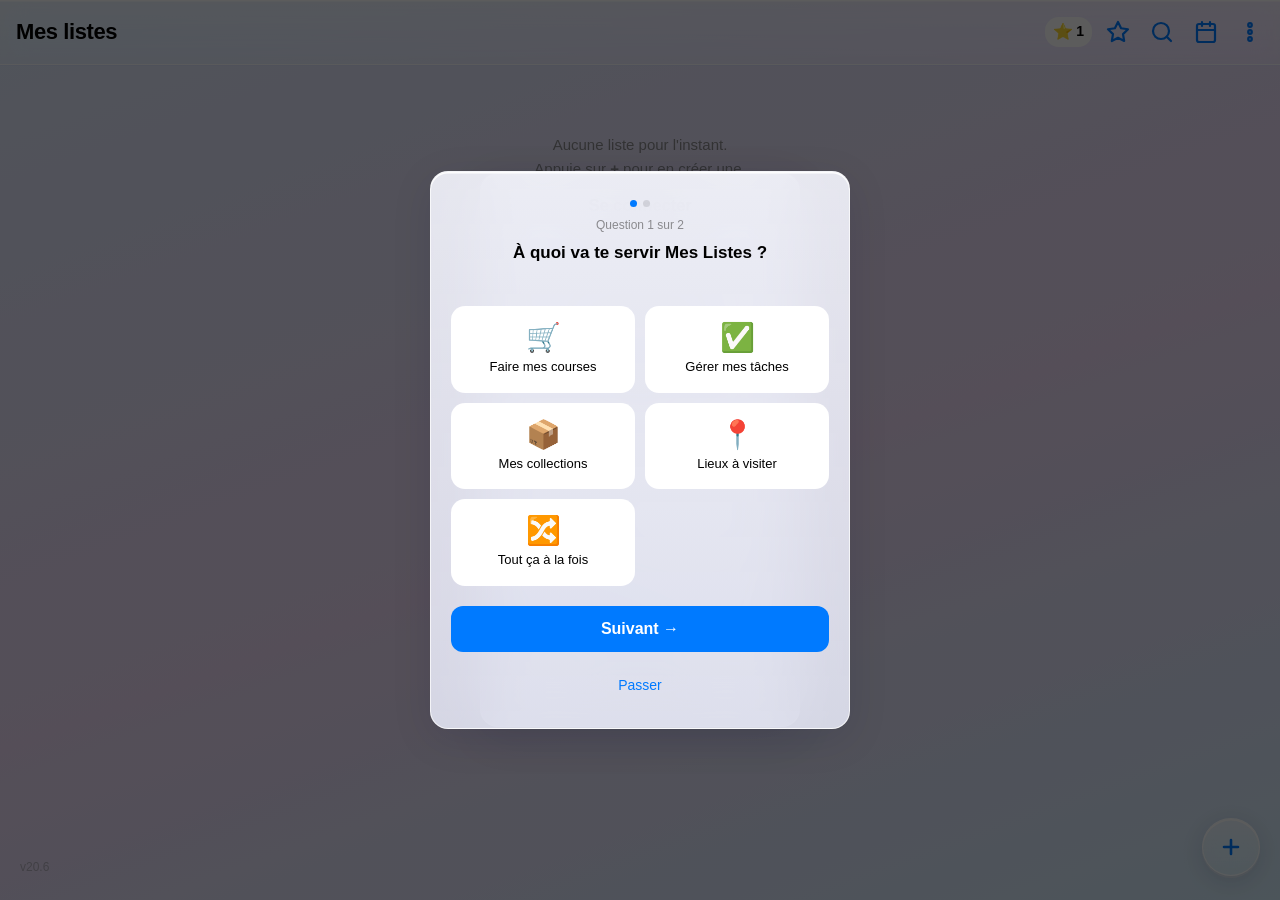
==== commit 610c1475: "feat : mesure (quantité + unité) dans le modal d'édition + suggestion IA v20.6 Co-Authored-By: Claud" ====
--- a/index.html
+++ b/index.html
@@ -352,6 +352,12 @@
         </div>
       </div>
 
+      <div id="item-mesure-block">
+        <label class="modal-label">Mesure <span id="item-unite-hint" class="unite-ia-hint"></span></label>
+        <input type="number" id="item-mesure-val" min="0" step="any" placeholder="Ex : 500" class="item-mesure-input">
+        <div class="item-mesure-units" id="item-mesure-units"></div>
+      </div>
+
       <label class="modal-label">Variantes</label>
       <ul class="variants-edit" id="item-variants"></ul>
       <button type="button" class="add-variant" id="btn-add-variant">+ Ajouter une variante</button>
--- a/styles.css
+++ b/styles.css
@@ -2673,3 +2673,19 @@
   color: #fff;
 }
 .ia-sugg-meta { font-size: 12px; color: var(--text-dim); display: block; margin-top: 2px; }
+
+/* Mesure dans le modal d'édition */
+.unite-ia-hint { font-size: 11px; color: var(--accent); font-weight: normal; margin-left: 6px; }
+.item-mesure-input {
+  width: 100%; box-sizing: border-box;
+  padding: 10px 14px; border-radius: 12px;
+  border: 1.5px solid var(--border);
+  background: var(--bg-card); color: var(--text);
+  font-size: 17px; font-family: inherit;
+  margin-bottom: 10px;
+}
+.item-mesure-input:focus { outline: none; border-color: var(--accent); }
+#item-mesure-units {
+  display: flex; flex-wrap: wrap; gap: 7px;
+  margin-bottom: 4px;
+}
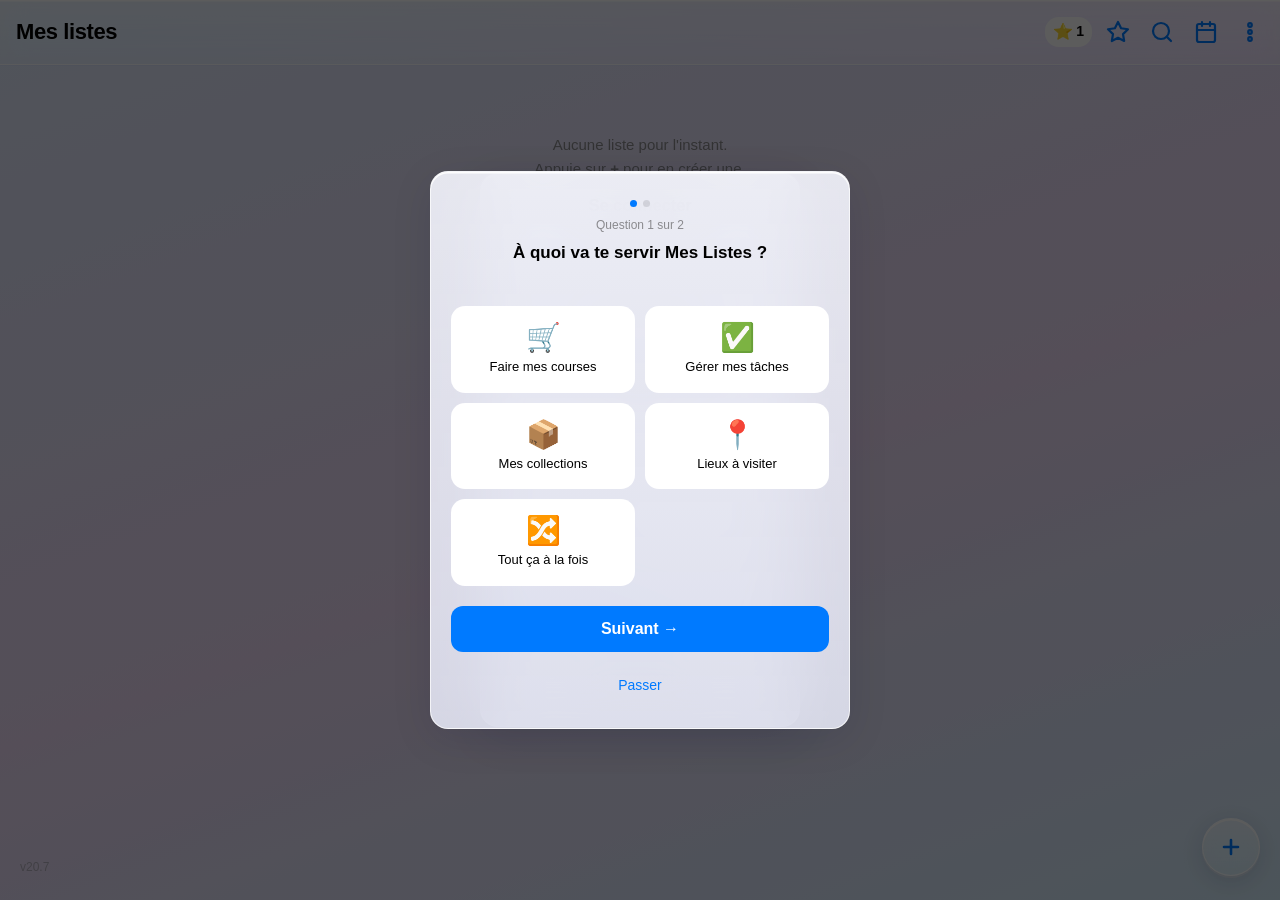
==== commit 8915fc22: "feat : swipe gauche pour supprimer + fix réponse IA illisible v20.7 - Swipe droite→gauche sur un art" ====
--- a/index.html
+++ b/index.html
@@ -19,7 +19,7 @@
      `app.js` encore en cache : les identifiants ne correspondaient plus, le
      script s'arrêtait sur la première référence introuvable, et l'app restait
      à moitié morte sans rien afficher. -->
-<link rel="stylesheet" href="styles.css?v20.6">
+<link rel="stylesheet" href="styles.css?v20.7">
 
 <!-- Le thème est posé avant le premier rendu : appliqué depuis app.js, l'écran
      apparaîtrait un instant dans les mauvaises couleurs. -->
@@ -800,9 +800,9 @@
 
 <!-- `sync.js` avant `app.js` : ce dernier lui accroche ses fonctions
      d'affichage dès son évaluation. -->
-<script src="produits.js?v20.6"></script>
+<script src="produits.js?v20.7"></script>
 <script src="firebase-config.js?v17.9"></script>
-<script src="sync.js?v20.6"></script>
-<script src="app.js?v20.6"></script>
+<script src="sync.js?v20.7"></script>
+<script src="app.js?v20.7"></script>
 </body>
 </html>
--- a/styles.css
+++ b/styles.css
@@ -2636,6 +2636,33 @@
 }
 .accent-reset-btn { font-size: 13px; color: var(--text-dim); }
 
+/* Swipe-to-delete (v20.6) */
+.row { position: relative; }
+.swipe-bg {
+  position: absolute;
+  right: 0; top: 0; bottom: 0;
+  width: 72px;
+  background: #ff3b30;
+  display: flex;
+  align-items: center;
+  justify-content: center;
+  color: #fff;
+  border-radius: 0 14px 14px 0;
+  pointer-events: none;
+}
+.swipe-bg svg { width: 22px; height: 22px; }
+.swipe-content {
+  display: flex;
+  flex: 1;
+  min-width: 0;
+  flex-direction: inherit;
+  align-items: inherit;
+  gap: inherit;
+  background: var(--surface);
+  border-radius: 14px;
+  will-change: transform;
+}
+
 /* Quantité articles (v20.6) */
 .item-qty-btn {
   background: none; border: none; padding: 0; cursor: pointer;
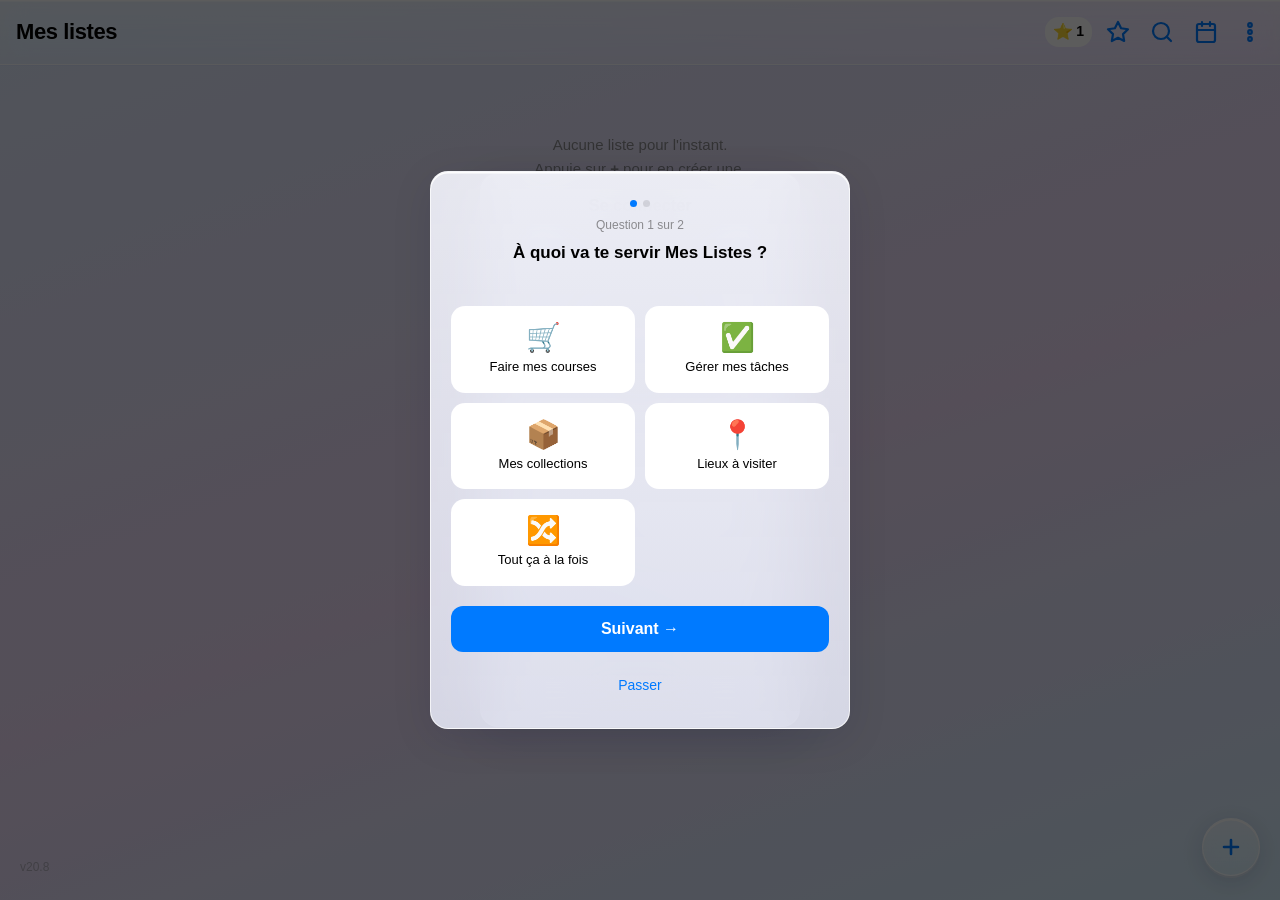
==== commit e5a1f623: "feat : partager une liste en un clic depuis ses amis v20.8 Ouvrir Partager affiche désormais une lig" ====
--- a/index.html
+++ b/index.html
@@ -19,7 +19,7 @@
      `app.js` encore en cache : les identifiants ne correspondaient plus, le
      script s'arrêtait sur la première référence introuvable, et l'app restait
      à moitié morte sans rien afficher. -->
-<link rel="stylesheet" href="styles.css?v20.7">
+<link rel="stylesheet" href="styles.css?v20.8">
 
 <!-- Le thème est posé avant le premier rendu : appliqué depuis app.js, l'écran
      apparaîtrait un instant dans les mauvaises couleurs. -->
@@ -525,6 +525,12 @@
     <h2 id="share-title">Partager la liste</h2>
 
     <div class="modal-scroll">
+      <div id="share-amis-section" hidden>
+        <label class="modal-label">Partager avec un ami</label>
+        <div id="share-amis-chips" class="share-amis-chips"></div>
+        <p class="sep"><span>ou</span></p>
+      </div>
+
       <label class="modal-label" for="share-code">Inviter par code ami</label>
       <input type="text" id="share-code" autocomplete="off" inputmode="numeric"
              placeholder="1234-5678" enterkeyhint="done">
@@ -800,9 +806,9 @@
 
 <!-- `sync.js` avant `app.js` : ce dernier lui accroche ses fonctions
      d'affichage dès son évaluation. -->
-<script src="produits.js?v20.7"></script>
+<script src="produits.js?v20.8"></script>
 <script src="firebase-config.js?v17.9"></script>
-<script src="sync.js?v20.7"></script>
-<script src="app.js?v20.7"></script>
+<script src="sync.js?v20.8"></script>
+<script src="app.js?v20.8"></script>
 </body>
 </html>
--- a/styles.css
+++ b/styles.css
@@ -2636,6 +2636,31 @@
 }
 .accent-reset-btn { font-size: 13px; color: var(--text-dim); }
 
+/* Amis rapides dans le share modal */
+.share-amis-chips {
+  display: flex;
+  flex-wrap: wrap;
+  gap: 8px;
+  margin-bottom: 12px;
+}
+.ami-share-chip {
+  display: flex;
+  align-items: center;
+  gap: 7px;
+  background: var(--surface);
+  border: 1.5px solid var(--border);
+  border-radius: 20px;
+  padding: 5px 12px 5px 6px;
+  cursor: pointer;
+  font-size: 14px;
+  color: var(--text);
+  transition: border-color .15s, background .15s;
+}
+.ami-share-chip:hover { border-color: var(--accent); background: var(--accent-dim, color-mix(in srgb, var(--accent) 10%, transparent)); }
+.ami-share-chip:disabled { opacity: .5; cursor: default; }
+.ami-share-chip.ami-chip-invite { border-color: var(--accent); color: var(--accent); }
+.ami-chip-nom { font-weight: 500; max-width: 120px; overflow: hidden; text-overflow: ellipsis; white-space: nowrap; }
+
 /* Swipe-to-delete (v20.6) */
 .row { position: relative; }
 .swipe-bg {
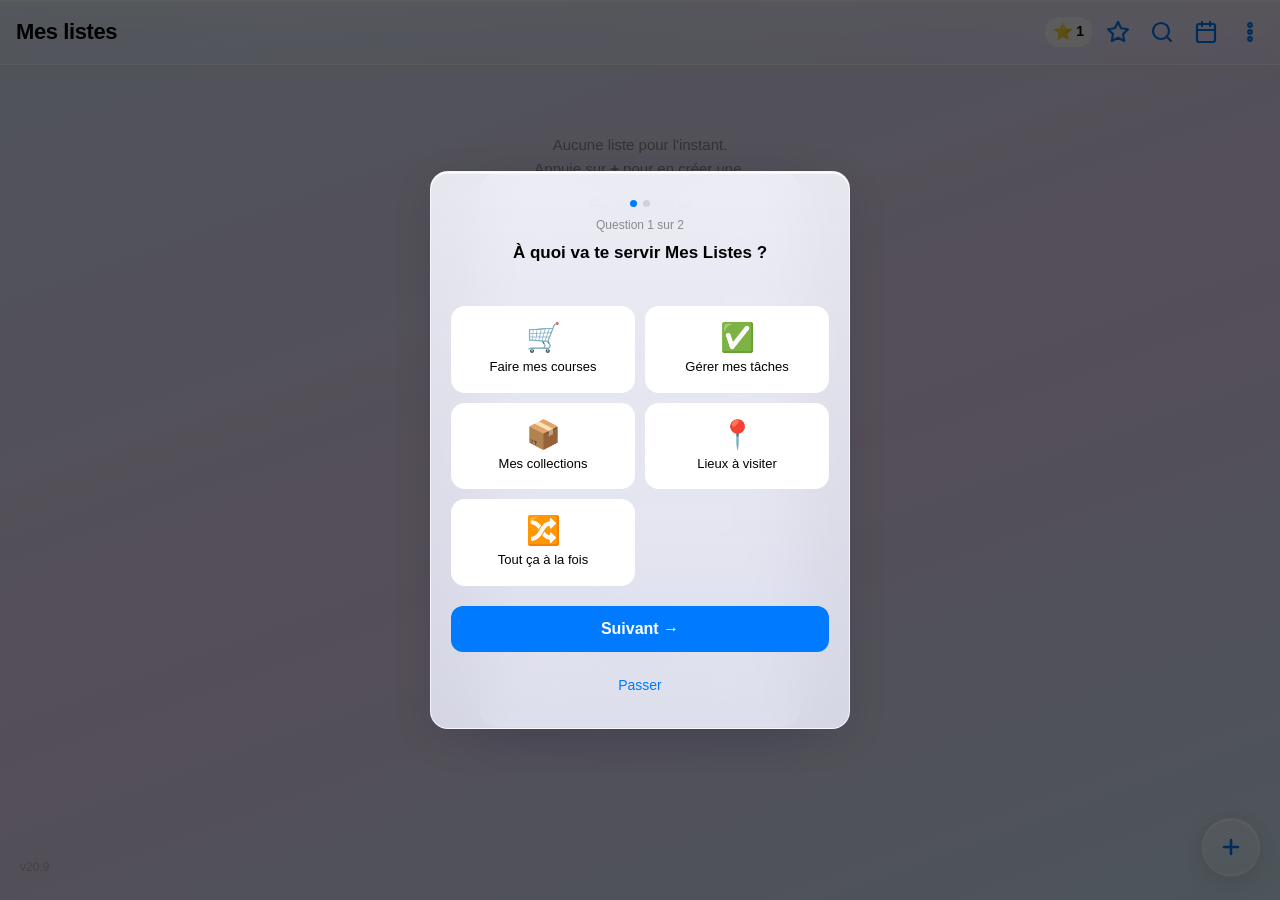
==== commit 8f70960d: "feat : activité en direct + réactions sur les articles v20.9 Activité en direct - Cocher un article " ====
--- a/index.html
+++ b/index.html
@@ -19,7 +19,7 @@
      `app.js` encore en cache : les identifiants ne correspondaient plus, le
      script s'arrêtait sur la première référence introuvable, et l'app restait
      à moitié morte sans rien afficher. -->
-<link rel="stylesheet" href="styles.css?v20.8">
+<link rel="stylesheet" href="styles.css?v20.9">
 
 <!-- Le thème est posé avant le premier rendu : appliqué depuis app.js, l'écran
      apparaîtrait un instant dans les mauvaises couleurs. -->
@@ -806,9 +806,9 @@
 
 <!-- `sync.js` avant `app.js` : ce dernier lui accroche ses fonctions
      d'affichage dès son évaluation. -->
-<script src="produits.js?v20.8"></script>
+<script src="produits.js?v20.9"></script>
 <script src="firebase-config.js?v17.9"></script>
-<script src="sync.js?v20.8"></script>
-<script src="app.js?v20.8"></script>
+<script src="sync.js?v20.9"></script>
+<script src="app.js?v20.9"></script>
 </body>
 </html>
--- a/styles.css
+++ b/styles.css
@@ -2636,6 +2636,58 @@
 }
 .accent-reset-btn { font-size: 13px; color: var(--text-dim); }
 
+/* Activité en direct */
+.activite-badge {
+  display: flex;
+  align-items: center;
+  gap: 4px;
+  background: var(--surface);
+  border: 1.5px solid var(--accent);
+  border-radius: 12px;
+  padding: 2px 7px 2px 3px;
+  font-size: 11px;
+  color: var(--accent);
+  font-weight: 600;
+  animation: activite-in .2s ease;
+  flex: none;
+  pointer-events: none;
+}
+@keyframes activite-in { from { opacity: 0; transform: scale(.8); } to { opacity: 1; transform: scale(1); } }
+.activite-nom { max-width: 70px; overflow: hidden; text-overflow: ellipsis; white-space: nowrap; }
+.activite-dot {
+  width: 6px; height: 6px;
+  background: var(--accent);
+  border-radius: 50%;
+  animation: dot-pulse 1s infinite;
+  flex: none;
+}
+@keyframes dot-pulse { 0%, 100% { opacity: 1; } 50% { opacity: .3; } }
+.avatar-activite { border-radius: 50%; }
+
+/* Réactions */
+.reactions-bar {
+  display: flex;
+  gap: 6px;
+  padding: 4px 0 4px 48px;
+}
+.reaction-pill {
+  display: flex;
+  align-items: center;
+  gap: 4px;
+  background: none;
+  border: 1.5px solid var(--border);
+  border-radius: 14px;
+  padding: 2px 9px;
+  font-size: 15px;
+  cursor: pointer;
+  transition: border-color .15s, background .15s;
+  line-height: 1.3;
+}
+.reaction-pill:hover { border-color: var(--accent); }
+.reaction-pill.active { border-color: var(--accent); background: color-mix(in srgb, var(--accent) 12%, transparent); }
+.reaction-count { font-size: 11px; font-weight: 600; color: var(--text-dim); }
+.reaction-pill.active .reaction-count { color: var(--accent); }
+
 /* Amis rapides dans le share modal */
 .share-amis-chips {
   display: flex;
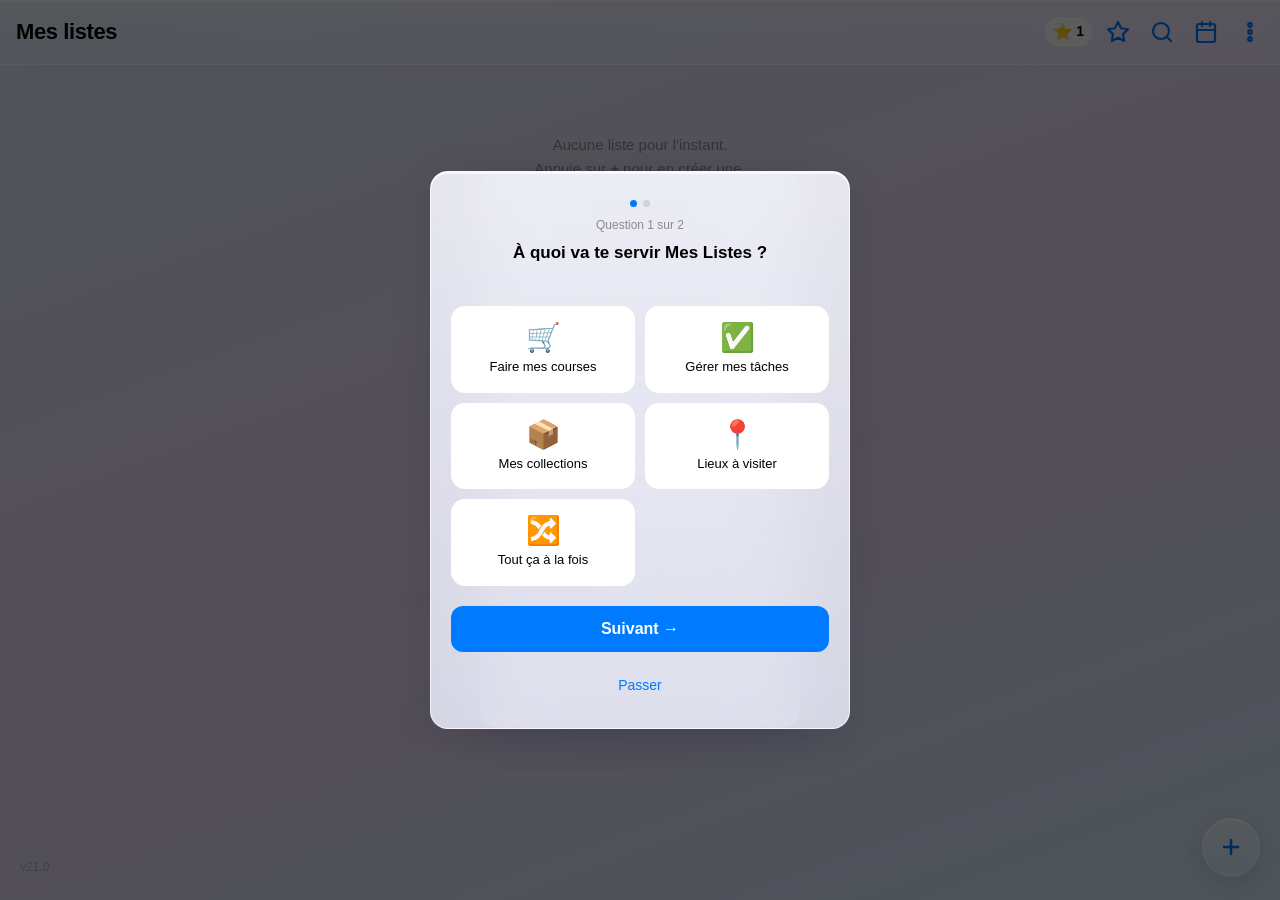
==== commit 3d70ac42: "feat : dernier vu dans les conversations + fix double notif v21.0 - Affiche En ligne / Vu il y a X m" ====
--- a/index.html
+++ b/index.html
@@ -19,7 +19,7 @@
      `app.js` encore en cache : les identifiants ne correspondaient plus, le
      script s'arrêtait sur la première référence introuvable, et l'app restait
      à moitié morte sans rien afficher. -->
-<link rel="stylesheet" href="styles.css?v20.9">
+<link rel="stylesheet" href="styles.css?v21.0">
 
 <!-- Le thème est posé avant le premier rendu : appliqué depuis app.js, l'écran
      apparaîtrait un instant dans les mauvaises couleurs. -->
@@ -295,7 +295,10 @@
         <svg viewBox="0 0 24 24"><path d="M15 5l-7 7 7 7"/></svg>
       </button>
       <div id="conv-header-avatar"></div>
-      <h1 id="conv-title"></h1>
+      <div class="conv-header-info">
+        <h1 id="conv-title"></h1>
+        <p id="conv-subtitle" class="conv-subtitle" hidden></p>
+      </div>
     </header>
     <main class="scroll" id="msg-bubbles-scroll">
       <ul id="msg-bubbles" class="bubbles"></ul>
@@ -806,9 +809,9 @@
 
 <!-- `sync.js` avant `app.js` : ce dernier lui accroche ses fonctions
      d'affichage dès son évaluation. -->
-<script src="produits.js?v20.9"></script>
+<script src="produits.js?v21.0"></script>
 <script src="firebase-config.js?v17.9"></script>
-<script src="sync.js?v20.9"></script>
-<script src="app.js?v20.9"></script>
+<script src="sync.js?v21.0"></script>
+<script src="app.js?v21.0"></script>
 </body>
 </html>
--- a/styles.css
+++ b/styles.css
@@ -2029,6 +2029,21 @@
   text-align: center;
 }
 
+/* ===== En-tête conversation ouverte ===== */
+.conv-header-info {
+  display: flex;
+  flex-direction: column;
+  gap: 1px;
+  min-width: 0;
+}
+.conv-subtitle {
+  font-size: 12px;
+  color: var(--text-dim);
+  white-space: nowrap;
+  overflow: hidden;
+  text-overflow: ellipsis;
+}
+
 /* ===== Subbar gauche (type + progress empilés) ===== */
 .subbar-left {
   display: flex;
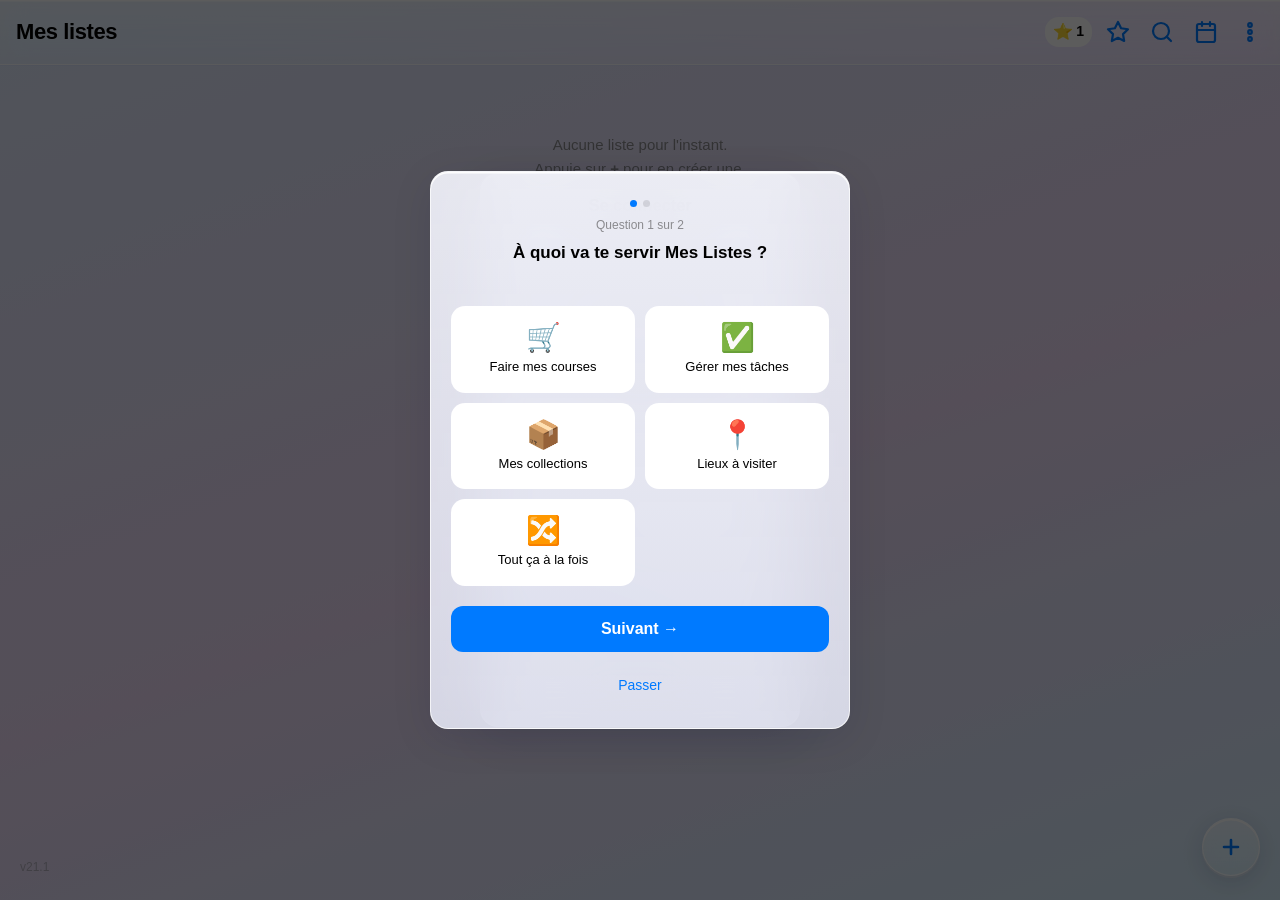
==== commit f3279f61: "revert : suppression du dernier vu dans les conversations v21.1 Co-Authored-By: Claude Sonnet 4.6 <n" ====
--- a/index.html
+++ b/index.html
@@ -19,7 +19,7 @@
      `app.js` encore en cache : les identifiants ne correspondaient plus, le
      script s'arrêtait sur la première référence introuvable, et l'app restait
      à moitié morte sans rien afficher. -->
-<link rel="stylesheet" href="styles.css?v21.0">
+<link rel="stylesheet" href="styles.css?v21.1">
 
 <!-- Le thème est posé avant le premier rendu : appliqué depuis app.js, l'écran
      apparaîtrait un instant dans les mauvaises couleurs. -->
@@ -295,10 +295,7 @@
         <svg viewBox="0 0 24 24"><path d="M15 5l-7 7 7 7"/></svg>
       </button>
       <div id="conv-header-avatar"></div>
-      <div class="conv-header-info">
-        <h1 id="conv-title"></h1>
-        <p id="conv-subtitle" class="conv-subtitle" hidden></p>
-      </div>
+      <h1 id="conv-title"></h1>
     </header>
     <main class="scroll" id="msg-bubbles-scroll">
       <ul id="msg-bubbles" class="bubbles"></ul>
@@ -809,9 +806,9 @@
 
 <!-- `sync.js` avant `app.js` : ce dernier lui accroche ses fonctions
      d'affichage dès son évaluation. -->
-<script src="produits.js?v21.0"></script>
+<script src="produits.js?v21.1"></script>
 <script src="firebase-config.js?v17.9"></script>
-<script src="sync.js?v21.0"></script>
-<script src="app.js?v21.0"></script>
+<script src="sync.js?v21.1"></script>
+<script src="app.js?v21.1"></script>
 </body>
 </html>
--- a/styles.css
+++ b/styles.css
@@ -2029,20 +2029,6 @@
   text-align: center;
 }
 
-/* ===== En-tête conversation ouverte ===== */
-.conv-header-info {
-  display: flex;
-  flex-direction: column;
-  gap: 1px;
-  min-width: 0;
-}
-.conv-subtitle {
-  font-size: 12px;
-  color: var(--text-dim);
-  white-space: nowrap;
-  overflow: hidden;
-  text-overflow: ellipsis;
-}
 
 /* ===== Subbar gauche (type + progress empilés) ===== */
 .subbar-left {
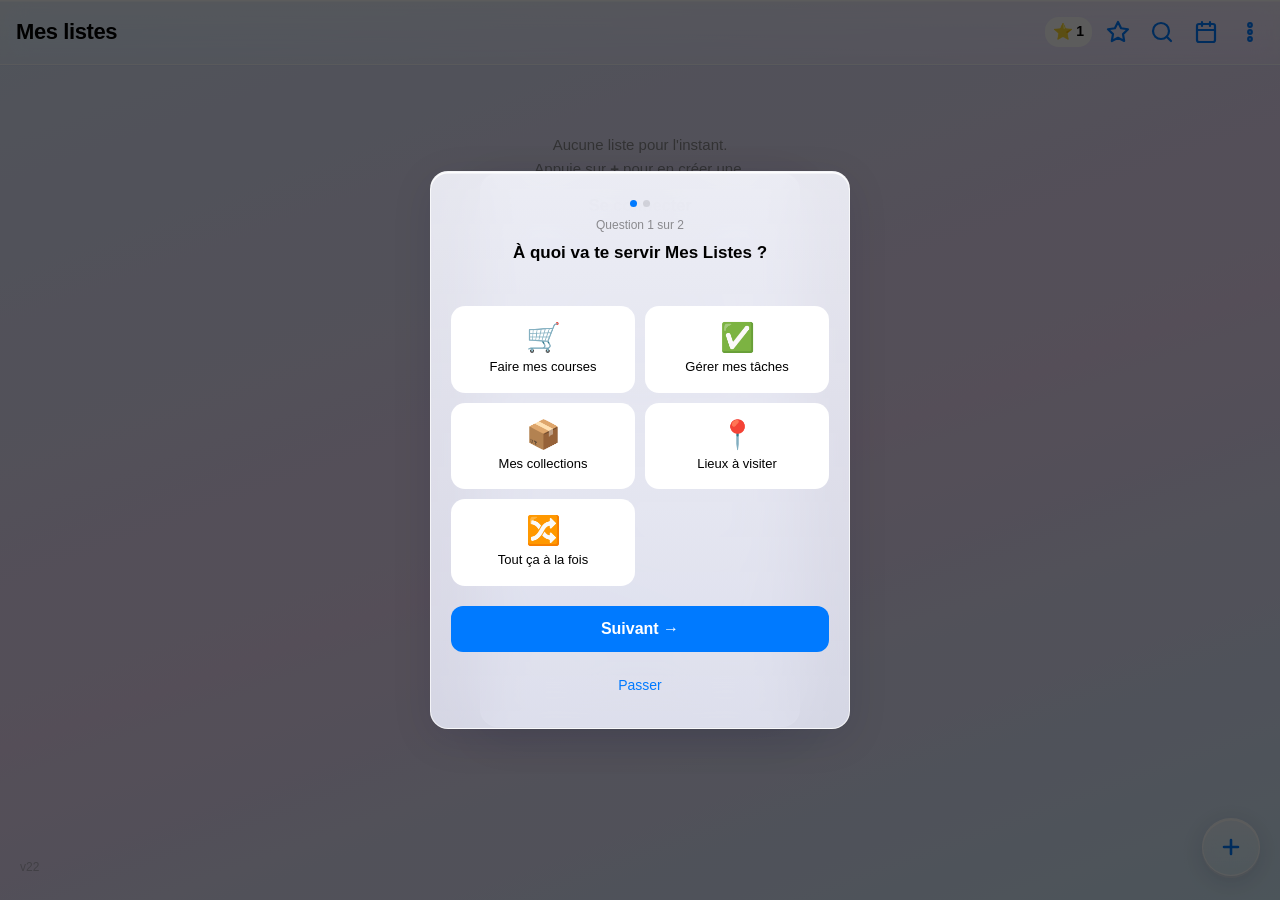
==== commit c9e2ce2d: "feat : rappel de liste + recette vers liste de courses v22 - Menu liste : "Programmer un rappel" ave" ====
--- a/index.html
+++ b/index.html
@@ -19,7 +19,7 @@
      `app.js` encore en cache : les identifiants ne correspondaient plus, le
      script s'arrêtait sur la première référence introuvable, et l'app restait
      à moitié morte sans rien afficher. -->
-<link rel="stylesheet" href="styles.css?v21.1">
+<link rel="stylesheet" href="styles.css?v22">
 
 <!-- Le thème est posé avant le premier rendu : appliqué depuis app.js, l'écran
      apparaîtrait un instant dans les mauvaises couleurs. -->
@@ -806,9 +806,9 @@
 
 <!-- `sync.js` avant `app.js` : ce dernier lui accroche ses fonctions
      d'affichage dès son évaluation. -->
-<script src="produits.js?v21.1"></script>
+<script src="produits.js?v22"></script>
 <script src="firebase-config.js?v17.9"></script>
-<script src="sync.js?v21.1"></script>
-<script src="app.js?v21.1"></script>
+<script src="sync.js?v22"></script>
+<script src="app.js?v22"></script>
 </body>
 </html>
--- a/styles.css
+++ b/styles.css
@@ -728,6 +728,33 @@
 .sheet-action:active { opacity: .6; }
 .sheet-action.danger { color: var(--danger); }
 .sheet-cancel { justify-content: center; font-weight: 600; color: var(--accent); margin-top: 6px; }
+
+.recette-textarea {
+  width: 100%;
+  min-height: 110px;
+  padding: 10px 12px;
+  border: 1px solid var(--separator);
+  border-radius: 12px;
+  font-size: 15px;
+  font-family: inherit;
+  resize: vertical;
+  background: var(--surface);
+  color: var(--text);
+  margin-bottom: 10px;
+  box-sizing: border-box;
+}
+.rappel-input {
+  display: block;
+  width: 100%;
+  padding: 11px 12px;
+  border: 1px solid var(--separator);
+  border-radius: 12px;
+  font-size: 16px;
+  background: var(--surface);
+  color: var(--text);
+  margin-bottom: 10px;
+  box-sizing: border-box;
+}
 
 /* ===== Choix du thème ===== */
 .seg {
